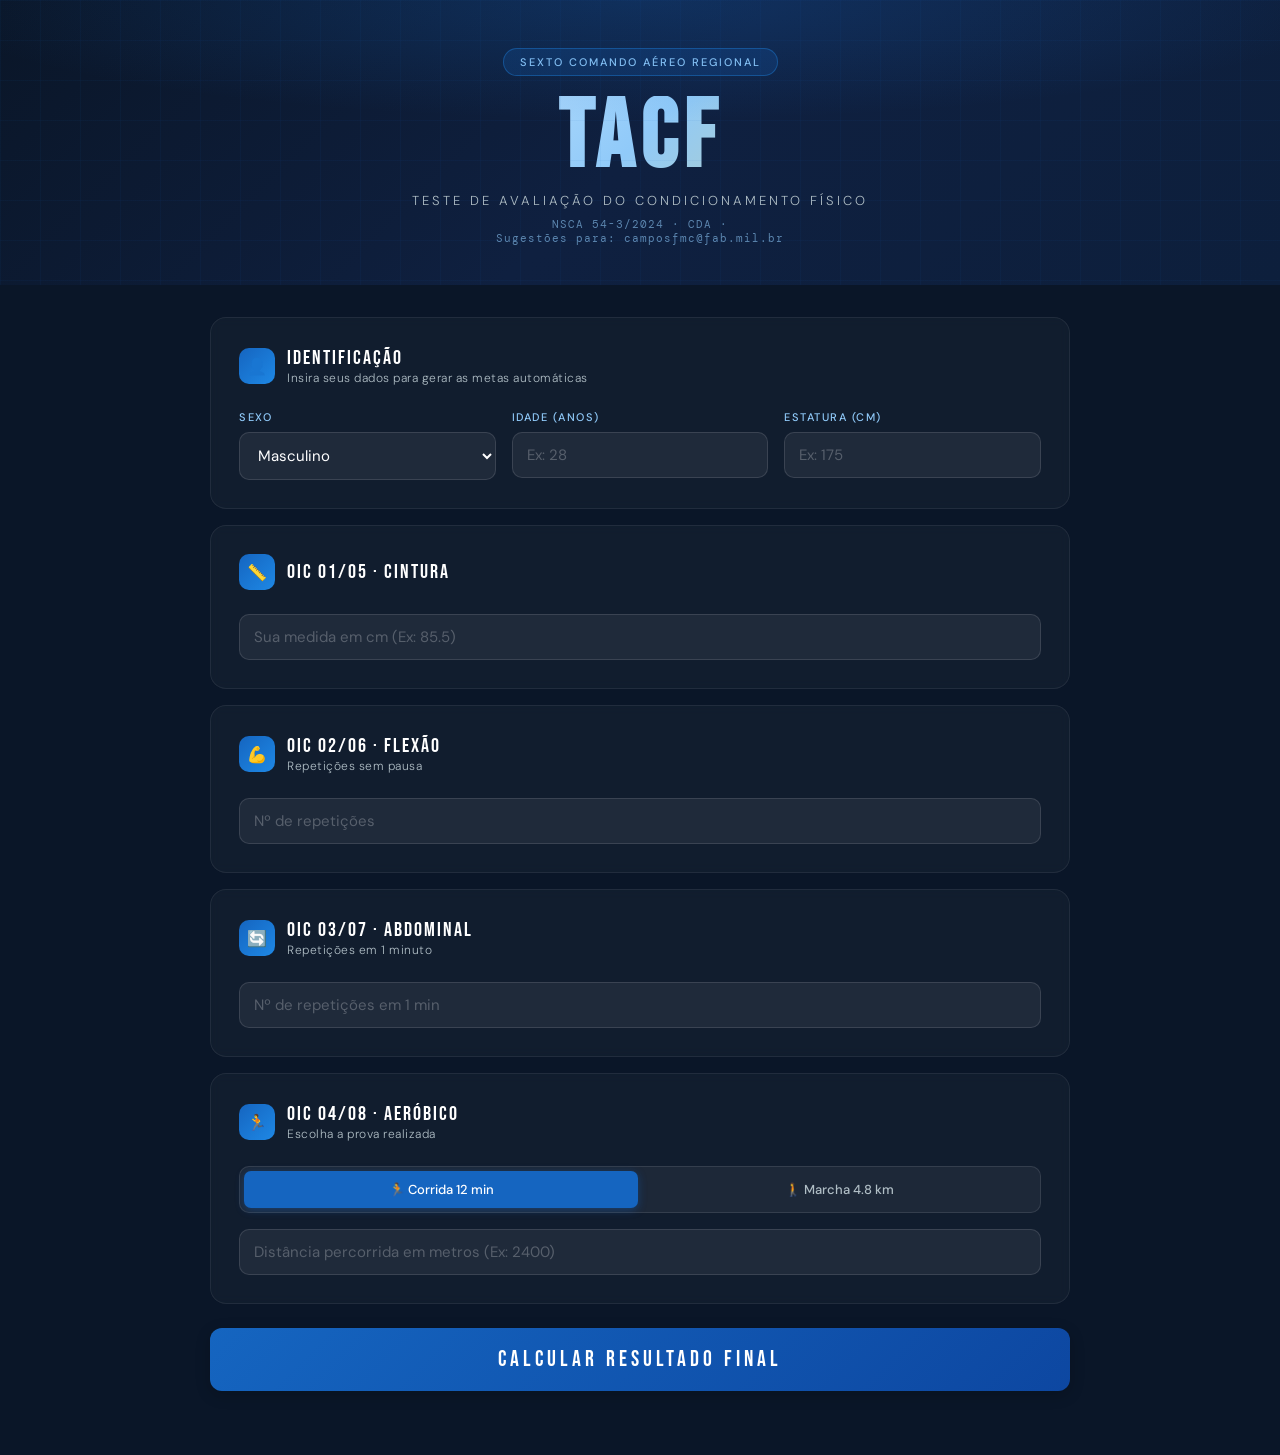
==== index.html @ 6b49c7c2 "Update index.html" ====
<!DOCTYPE html>
<html lang="pt-BR">
<head>
<meta charset="UTF-8">
<meta name="viewport" content="width=device-width, initial-scale=1.0">
<title>TACF · NSCA 54-3 · Comando da Aeronáutica</title>
<link href="https://fonts.googleapis.com/css2?family=Bebas+Neue&family=DM+Sans:ital,wght@0,300;0,400;0,500;0,700;1,300&family=DM+Mono:wght@400;500&display=swap" rel="stylesheet">
<style>
  :root {
    --navy: #0A1628; --navy-mid: #0F2040; --navy-light: #1A3460;
    --sky: #1565C0; --sky-bright: #1E88E5; --ice: #E3F2FD;
    --gold: #F9A825; --gold-light: #FFD54F;
    --red: #C62828; --green: #1B5E20; --green-bright: #2E7D32;
    --white: #FFFFFF; --fog: #F0F4F8; --mist: #B0BEC5;
  }

  *, *::before, *::after { box-sizing: border-box; margin: 0; padding: 0; }

  body {
    font-family: 'DM Sans', sans-serif;
    background: var(--navy);
    min-height: 100vh;
    color: var(--white);
    overflow-x: hidden;
  }

  /* ── HERO HEADER ── */
  .hero {
    position: relative;
    background: linear-gradient(135deg, var(--navy) 0%, var(--navy-mid) 50%, #0D1F3C 100%);
    padding: 48px 24px 40px;
    text-align: center;
    overflow: hidden;
  }
  .hero::before {
    content: '';
    position: absolute;
    inset: 0;
    background: radial-gradient(ellipse 80% 60% at 50% 0%, rgba(21,101,192,0.25) 0%, transparent 70%);
    pointer-events: none;
  }
  .hero-grid {
    position: absolute;
    inset: 0;
    background-image:
      linear-gradient(rgba(21,101,192,0.06) 1px, transparent 1px),
      linear-gradient(90deg, rgba(21,101,192,0.06) 1px, transparent 1px);
    background-size: 40px 40px;
    pointer-events: none;
  }
  .hero-badge {
    display: inline-flex; align-items: center; gap: 8px;
    background: rgba(21,101,192,0.2); border: 1px solid rgba(30,136,229,0.4);
    border-radius: 100px; padding: 6px 16px; font-size: 11px; font-weight: 500;
    letter-spacing: 2px; text-transform: uppercase; color: #90CAF9; margin-bottom: 20px;
  }
  .hero h1 {
    font-family: 'Bebas Neue', sans-serif; font-size: clamp(52px, 10vw, 96px);
    letter-spacing: 6px; line-height: 0.9;
    background: linear-gradient(135deg, var(--white) 0%, #90CAF9 50%, var(--gold-light) 100%);
    -webkit-background-clip: text; -webkit-text-fill-color: transparent;
    margin-bottom: 10px;
  }
  .hero-sub { font-size: 13px; letter-spacing: 3px; text-transform: uppercase; color: var(--mist); font-weight: 300; margin-bottom: 8px; }
  .hero-norm { font-family: 'DM Mono', monospace; font-size: 11px; color: rgba(144,202,249,0.6); letter-spacing: 1px; }

  /* ── MAIN LAYOUT ── */
  .app { max-width: 900px; margin: 0 auto; padding: 32px 20px 64px; }

  /* ── CARDS ── */
  .card {
    background: rgba(255,255,255,0.03); border: 1px solid rgba(255,255,255,0.07);
    border-radius: 16px; padding: 28px; margin-bottom: 16px;
    backdrop-filter: blur(4px); transition: border-color 0.3s;
  }
  .card-header { display: flex; align-items: center; gap: 12px; margin-bottom: 24px; }
  .card-icon {
    width: 36px; height: 36px; border-radius: 10px;
    background: linear-gradient(135deg, var(--sky) 0%, var(--sky-bright) 100%);
    display: flex; align-items: center; justify-content: center; font-size: 16px; flex-shrink: 0;
  }
  .card-title { font-family: 'Bebas Neue', sans-serif; font-size: 20px; letter-spacing: 2px; color: var(--white); }
  .card-desc { font-size: 12px; color: var(--mist); font-weight: 300; letter-spacing: 0.5px; }

  /* ── FORM ── */
  .form-grid { display: grid; grid-template-columns: repeat(auto-fit, minmax(180px, 1fr)); gap: 16px; }
  .form-group { display: flex; flex-direction: column; gap: 8px; }
  .form-group label { font-size: 11px; font-weight: 500; letter-spacing: 1.5px; text-transform: uppercase; color: #90CAF9; }
  select, input[type="number"] {
    background: rgba(255,255,255,0.06); border: 1px solid rgba(255,255,255,0.12);
    border-radius: 10px; padding: 12px 14px; font-family: 'DM Sans', sans-serif;
    font-size: 15px; color: var(--white); width: 100%; transition: all 0.25s; outline: none;
  }
  select option { background: var(--navy-mid); color: var(--white); }
  input:focus, select:focus { border-color: var(--sky-bright); background: rgba(21,101,192,0.12); box-shadow: 0 0 0 3px rgba(30,136,229,0.15); }
  input::placeholder { color: rgba(255,255,255,0.25); }

  /* ── BOTÕES ── */
  .aerobic-toggle { display: flex; background: rgba(255,255,255,0.05); border: 1px solid rgba(255,255,255,0.1); border-radius: 10px; padding: 4px; gap: 4px; margin-bottom: 16px; }
  .toggle-btn { flex: 1; padding: 10px 12px; border: none; border-radius: 7px; background: transparent; color: var(--mist); font-family: 'DM Sans', sans-serif; font-size: 13px; font-weight: 500; cursor: pointer; transition: all 0.25s; }
  .toggle-btn.active { background: var(--sky); color: var(--white); box-shadow: 0 2px 8px rgba(21,101,192,0.4); }

  .btn-calc {
    width: 100%; padding: 18px; border: none; border-radius: 12px;
    background: linear-gradient(135deg, var(--sky) 0%, #0D47A1 100%); color: var(--white);
    font-family: 'Bebas Neue', sans-serif; font-size: 22px; letter-spacing: 4px; cursor: pointer;
    transition: all 0.3s; margin-top: 8px; box-shadow: 0 4px 15px rgba(0,0,0,0.2);
  }
  .btn-calc:hover { transform: translateY(-2px); box-shadow: 0 8px 24px rgba(21,101,192,0.5); }
  
  .btn-reset {
    width: 100%; padding: 14px; border-radius: 10px; font-weight: bold; cursor: pointer; font-size: 13px;
    text-transform: uppercase; letter-spacing: 1px; transition: 0.3s; border: 1px solid rgba(255,255,255,0.1);
    background: transparent; color: var(--mist); margin-top: 16px;
  }
  .btn-reset:hover { background: rgba(255,255,255,0.05); color: white; }

  /* ── ALERTA DE ERRO ── */
  .alert {
    background: rgba(249,168,37,0.1); border: 1px solid rgba(249,168,37,0.3); border-radius: 10px;
    padding: 14px 18px; font-size: 13px; color: var(--gold-light); margin-top: 16px; display: none; text-align: center;
  }
  .alert.show { display: block; }

  /* ── METAS TABLE ── */
  .table-responsive { overflow-x: auto; }
  .metas-table { width: 100%; border-collapse: collapse; font-size: 13px; text-align: center; }
  .metas-table th, .metas-table td { padding: 12px 8px; border-bottom: 1px solid rgba(255,255,255,0.05); }
  .metas-table th { font-weight: bold; letter-spacing: 1px; font-size: 11px; text-transform: uppercase; }
  .metas-table td.oic-label { text-align: left; font-weight: 500; color: var(--mist); }
  .val-meta { font-family: 'DM Mono', monospace; font-weight: 500; }
  .c-s { color: var(--gold-light); } .c-b { color: #AED581; } .c-mb { color: #81C784; } .c-e { color: #64B5F6; } .c-max { color: #E1BEE7; }

  /* ── RESULTADOS ── */
  #resultado { display: none; }
  .result-header { text-align: center; padding: 20px 0; }
  .grade-number { font-family: 'Bebas Neue', sans-serif; font-size: 56px; color: var(--gold-light); }
  .badge-apt { padding: 12px; border-radius: 10px; font-family: 'Bebas Neue', sans-serif; font-size: 28px; letter-spacing: 2px; text-align: center; margin-bottom: 10px; }
  .apt-apto { background: rgba(46,125,50,0.3); border: 1px solid rgba(76,175,80,0.5); color: #A5D6A7; }
  .apt-inapto { background: rgba(198,40,40,0.3); border: 1px solid rgba(244,67,54,0.5); color: #FFCDD2; }
  
  .max-score-msg {
    display: none; background: linear-gradient(135deg, #FFD54F 0%, #F9A825 100%);
    color: #0A1628; font-weight: bold; font-size: 16px; padding: 16px; border-radius: 10px;
    margin-bottom: 20px; text-align: center; letter-spacing: 1px; box-shadow: 0 4px 15px rgba(249,168,37,0.4);
    animation: popIn 0.5s cubic-bezier(0.175, 0.885, 0.32, 1.275);
  }
  @keyframes popIn { 0% { transform: scale(0.8); opacity: 0; } 100% { transform: scale(1); opacity: 1; } }

  .oic-grid { display: grid; grid-template-columns: repeat(auto-fit, minmax(180px, 1fr)); gap: 12px; margin-top: 20px; }
  .oic-card { background: rgba(255,255,255,0.04); border: 1px solid rgba(255,255,255,0.08); border-radius: 12px; padding: 16px; text-align: center; }
  .oic-name { font-size: 10px; letter-spacing: 1.5px; text-transform: uppercase; color: var(--mist); margin-bottom: 6px; }
  .oic-value { font-family: 'DM Mono', monospace; font-size: 22px; font-weight: 500; margin-bottom: 4px; }
  .oic-pts { font-size: 11px; color: var(--mist); }

</style>
</head>
<body>

<div class="hero">
  <div class="hero-grid"></div>
  <div class="hero-badge">SEXTO COMANDO AÉREO REGIONAL</div>
  <h1>TACF</h1>
  <p class="hero-sub">Teste de Avaliação do Condicionamento Físico</p>
  <p class="hero-norm">NSCA 54-3/2024 · CDA · </p>
  <p class="hero-norm">Sugestões para: camposfmc@fab.mil.br</p>
</div>

<div class="app">

  <div class="card">
    <div class="card-header">
      <div class="card-icon">👤</div>
      <div>
        <div class="card-title">Identificação</div>
        <div class="card-desc">Insira seus dados para gerar as metas automáticas</div>
      </div>
    </div>
    <div class="form-grid">
      <div class="form-group">
        <label>Sexo</label>
        <select id="sexo" onchange="atualizarMetas()">
          <option value="M">Masculino</option>
          <option value="F">Feminino</option>
        </select>
      </div>
      <div class="form-group">
        <label>Idade (anos)</label>
        <input type="number" id="idade" placeholder="Ex: 28" min="18" max="70" oninput="atualizarMetas()">
      </div>
      <div class="form-group">
        <label>Estatura (cm)</label>
        <input type="number" id="estatura" placeholder="Ex: 175" min="150" max="220" oninput="atualizarMetas()">
      </div>
    </div>
  </div>

  <div class="card" id="card-metas" style="display: none;">
    <div class="card-header">
      <div class="card-icon">🎯</div>
      <div>
        <div class="card-title">Suas Metas de Treinamento</div>
        <div class="card-desc">Índices mínimos para atingir cada menção de acordo com seu perfil</div>
      </div>
    </div>
    <div class="table-responsive">
      <table class="metas-table">
        <thead>
          <tr>
            <th>Prova</th>
            <th class="c-s">Satisfatório</th>
            <th class="c-b">Bom</th>
            <th class="c-mb">Muito Bom</th>
            <th class="c-e">Excelente</th>
            <th class="c-max">Máximo</th>
          </tr>
        </thead>
        <tbody id="metas-body"></tbody>
      </table>
    </div>
  </div>

  <div class="card">
    <div class="card-header"><div class="card-icon">📏</div><div><div class="card-title">OIC 01/05 · Cintura</div></div></div>
    <input type="number" id="cintura" step="0.5" placeholder="Sua medida em cm (Ex: 85.5)">
  </div>

  <div class="card">
    <div class="card-header"><div class="card-icon">💪</div><div><div class="card-title" id="t-flex">OIC 02/06 · Flexão</div><div class="card-desc" id="d-flex">Repetições sem pausa</div></div></div>
    <input type="number" id="flexao" placeholder="Nº de repetições">
  </div>

  <div class="card">
    <div class="card-header"><div class="card-icon">🔄</div><div><div class="card-title">OIC 03/07 · Abdominal</div><div class="card-desc">Repetições em 1 minuto</div></div></div>
    <input type="number" id="abdominal" placeholder="Nº de repetições em 1 min">
  </div>

  <div class="card">
    <div class="card-header"><div class="card-icon">🏃</div><div><div class="card-title">OIC 04/08 · Aeróbico</div><div class="card-desc">Escolha a prova realizada</div></div></div>
    <div class="aerobic-toggle">
      <button class="toggle-btn active" id="btn-corrida" onclick="setAerobico('corrida')">🏃 Corrida 12 min</button>
      <button class="toggle-btn" id="btn-marcha" onclick="setAerobico('marcha')">🚶 Marcha 4.8 km</button>
    </div>
    <div id="input-corrida">
      <input type="number" id="corrida_m" placeholder="Distância percorrida em metros (Ex: 2400)">
    </div>
    <div id="input-marcha" class="form-grid" style="display:none;">
      <input type="number" id="marcha_min" placeholder="Minutos (Ex: 42)">
      <input type="number" id="marcha_seg" placeholder="Segundos (Ex: 30)">
    </div>
  </div>

  <div id="alert-err" class="alert">⚠️ Preencha todos os campos antes de calcular o resultado final.</div>

  <button class="btn-calc" onclick="calcular()">CALCULAR RESULTADO FINAL</button>

  <div id="resultado">
    <div class="card" style="margin-top: 24px;" id="card-resultado">
      <div class="card-header">
        <div class="card-icon">📊</div>
        <div><div class="card-title">Resultado Final</div><div class="card-desc" id="res-info"></div></div>
      </div>
      
      <div id="msg-max-score" class="max-score-msg">
        🏆 PARABÉNS VOCÊ É NOTA MÁXIMA, INCRÍVEL!! 🏆
      </div>

      <div class="result-header">
        <div class="badge-apt" id="res-apt">—</div>
        <div>Grau Final: <span class="grade-number" id="res-grau">0</span> pontos</div>
        <div style="font-size: 18px; margin-top: 10px; font-weight: bold;" id="res-conceito"></div>
      </div>
      
      <div class="oic-grid" id="oic-breakdown"></div>
      
      <button class="btn-reset" onclick="resetarFormulario()">🔄 Limpar Tudo e Reiniciar</button>
    </div>
  </div>

</div>

<script>
/* ═══════════════════════════════════════════════════════
   BANCO DE DADOS NSCA 54-3 (STRINGS COMPACTADAS)
   ═══════════════════════════════════════════════════════ */

const CSV_CINTURA_M = `99,0,0,0,0,0,0|98.5,6,6,6,6,6,6|98,6.4,6.4,6.5,6.5,6.7,6.9|97.5,6.7,6.8,6.9,7.1,7.3,7.7|97,7.1,7.2,7.4,7.6,8,8.6|96.5,7.4,7.6,7.8,8.2,8.7,9.4|96,7.8,8,8.3,8.7,9.3,10.3|95.5,8.1,8.4,8.8,9.3,10,11.1|95,8.5,8.8,9.2,9.8,10.7,12|94.5,8.8,9.2,9.7,10.4,11.3,13.3|94,9.2,9.6,10.2,10.9,12,14.6|93.5,9.5,10,10.6,11.5,13,15.9|93,9.9,10.4,11.1,12,14,17.1|92.5,10.2,10.8,11.5,13.3,15,18.4|92,10.6,11.2,12,14.6,16,19.7|91.5,10.9,11.6,13.3,15.9,17,21|91,11.3,12,14.6,17.1,18,22.5|90.5,11.6,13.3,15.9,18.4,19,24|90,12,14.6,17.1,19.7,20,25.5|89.5,13.3,15.9,18.4,21,21,27|89,14.6,17.1,19.7,22.5,23,27.8|88.5,15.9,18.4,21,24,25,28.2|88,17.1,19.7,22.5,25.5,27,28.6|87.5,18.4,21,24,27,27.8,30|87,19.7,22.5,25.5,27.8,28.2,30|86.5,21,24,27,28.2,28.6,30|86,22.5,25.5,27.8,28.6,30,30|85.5,24,27,28.2,30,30,30|85,25.5,27.8,28.6,30,30,30|84.5,27,28.2,30,30,30,30|84,27.8,28.6,30,30,30,30|83.5,28.2,30,30,30,30,30|83,28.6,30,30,30,30,30|82.5,30,30,30,30,30,30`;
const CSV_CINTURA_F = `90,0,0,0|89.5,6,6,6|89,6.7,6.7,7.2|88.5,7.3,7.3,8.4|88,8,8,9.6|87.5,8.7,8.7,10.8|87,9.3,9.3,12|86.5,10,10,14.3|86,10.7,10.7,15.8|85.5,11.3,11.3,17.3|85,12,12,21|84.5,13.5,16.5,23|84,15,21,25|83.5,16.5,23,27|83,18,25,27.8|82.5,19.5,27,28.2|82,21,27.8,28.6|81.5,23,28.2,30|81,25,28.6,30|80.5,27,30,30|80,27.8,30,30|79.5,28.2,30,30|79,28.6,30,30|78.5,30,30,30`;
const CSV_FLEXAO_M = `9,0,0,0,0,0,0,0,0,0|11,0,0,0,0,0,0,0,0,2|12,0,0,0,0,0,0,0,2,2.3|13,0,0,0,0,0,0,2,2.3,2.7|14,0,0,0,0,0,2,2.3,2.7,3|15,0,0,0,0,2,2.3,2.7,3,3.3|16,0,0,0,0,2.2,2.7,3,3.3,3.7|17,0,0,0,2,2.4,3,3.3,3.7,4|18,0,0,0,2.3,2.6,3.3,3.7,4,4.6|19,0,0,0,2.5,2.8,3.7,4,4.4,5.2|20,0,0,2,2.8,3,4,4.5,4.9,5.8|21,0,0,2.2,3,3.2,4.3,5,5.3,6.4|22,0,2,2.4,3.3,3.4,4.7,5.5,5.7,7|23,0,2.2,2.7,3.5,3.6,5,6,6.1,7.3|24,0,2.4,2.9,3.8,3.8,5.3,6.5,6.6,7.6|25,2,2.7,3.1,4,4,5.7,7,7,7.9|26,2.2,2.9,3.3,4.3,4.3,6,7.2,7.4,8.1|27,2.4,3.1,3.6,4.5,4.6,6.3,7.4,7.8,8.4|28,2.7,3.3,3.8,4.8,4.9,6.7,7.5,8.2,8.7|29,2.9,3.6,4,5,5.2,7,7.7,8.6,9|30,3.1,3.8,4.3,5.3,5.5,7.2,7.9,9,9.5|31,3.3,4,4.6,5.5,5.8,7.4,8.1,9.3,10|32,3.6,4.3,4.9,5.8,6.1,7.7,8.3,9.7,10|33,3.8,4.5,5.2,6,6.4,7.9,8.5,10,10|34,4,4.8,5.5,6.3,6.7,8.1,8.6,10,10|35,4.3,5.1,5.8,6.5,7,8.3,8.8,10,10|36,4.5,5.4,6.1,6.8,7.3,8.6,9,10,10|37,4.8,5.6,6.4,7,7.7,8.8,9.3,10,10|38,5.1,5.9,6.7,7.3,8,9,9.7,10,10|39,5.4,6.2,7,7.7,8.3,9.3,10,10,10|40,5.6,6.5,7.3,8,8.7,9.7,10,10,10|41,5.9,6.7,7.6,8.3,9,10,10,10,10|42,6.2,7,7.9,8.7,9.3,10,10,10,10|43,6.5,7.2,8.1,9,9.7,10,10,10,10|44,6.7,7.4,8.4,9.3,10,10,10,10,10|45,7,7.5,8.7,9.7,10,10,10,10,10|46,7.2,7.7,9,10,10,10,10,10,10|47,7.4,7.9,9.3,10,10,10,10,10,10|48,7.6,8.1,9.5,10,10,10,10,10,10|49,7.8,8.3,9.8,10,10,10,10,10,10|50,8,8.5,10,10,10,10,10,10,10|51,8.2,8.6,10,10,10,10,10,10,10|52,8.4,8.8,10,10,10,10,10,10,10|53,8.6,9,10,10,10,10,10,10,10|54,8.8,9.2,10,10,10,10,10,10,10|55,9,9.4,10,10,10,10,10,10,10|56,9.2,9.6,10,10,10,10,10,10,10|57,9.4,9.8,10,10,10,10,10,10,10|58,9.6,10,10,10,10,10,10,10,10|59,9.8,10,10,10,10,10,10,10,10|60,10,10,10,10,10,10,10,10,10`;
const CSV_FLEXAO_F = `5,0,0,0,0,0,0,0,0|6,0,0,0,0,0,0,0,2|7,0,0,0,0,0,0,2,4|8,0,0,0,0,0,2,4,4.8|9,0,0,0,0,2,4,4.6,5.6|10,0,0,0,2,4,4.6,5.2,6.3|11,2,0,2,4,4.6,5.2,5.8,7|12,4,2,4,4.6,5.2,5.8,6.4,7.7|13,4.6,4,4.6,5.2,5.8,6.4,7,8.4|14,5.2,4.5,5.2,5.8,6.4,7,7.7,9|15,5.8,5,5.8,6.4,7,7.7,8.4,9.4|16,6.4,5.5,6.4,7,7.7,8.4,9,9.7|17,7,6,7,7.7,8.4,9,9.3,10|18,7.7,6.5,7.7,8.4,9,9.3,9.5,10|19,8.4,7,8.4,9,9.3,9.5,9.8,10|20,9,7.7,9,9.3,9.5,9.8,10,10|21,9.3,8.4,9.3,9.5,9.8,10,10,10|22,9.5,9,9.5,9.8,10,10,10,10|23,9.8,9.3,9.8,10,10,10,10,10|24,10,10,10,10,10,10,10,10`;
const CSV_ABDOMINAL_M = `19,0,0,0,0,0,0,0,0,0|20,0,0,0,0,0,0,0,0,2|21,0,0,0,0,0,0,0,0,2.3|22,0,0,0,0,0,0,0,2,2.6|23,0,0,0,0,0,0,0,2.3,2.9|24,0,0,0,0,0,0,0,2.5,3.1|25,0,0,0,0,0,0,2,2.8,3.4|26,0,0,0,0,0,0,2.3,3,3.7|27,0,0,0,0,0,2,2.7,3.3,4|28,0,0,0,0,0,2.2,3,3.5,4.4|29,0,0,0,0,0,2.4,3.3,3.8,4.8|30,0,0,0,0,2,2.7,3.7,4,5.1|31,0,0,0,2,2.2,2.9,4,4.4,5.5|32,0,0,2,2.2,2.4,3.1,4.3,4.8,5.9|33,0,0,2.2,2.4,2.7,3.3,4.7,5.1,6.3|34,0,0,2.4,2.7,2.9,3.6,5,5.5,6.6|35,0,2,2.6,2.9,3.1,3.8,5.3,5.9,7|36,0,2.2,2.8,3.1,3.3,4,5.7,6.3,7.4|37,2,2.4,3,3.3,3.6,4.3,6,6.6,7.8|38,2.3,2.6,3.2,3.6,3.8,4.6,6.3,7,8.2|39,2.5,2.8,3.4,3.8,4,4.9,6.7,7.2,8.6|40,2.8,3,3.6,4,4.3,5.2,7,7.4,9|41,3,3.2,3.8,4.3,4.7,5.5,7.2,7.6,9.3|42,3.3,3.4,4,4.6,5,5.8,7.4,7.8,9.7|43,3.5,3.6,4.4,4.9,5.3,6.1,7.6,8,10|44,3.8,3.8,4.8,5.2,5.7,6.4,7.8,8.2,10|45,4,4,5.1,5.5,6,6.7,8,8.4,10|46,4.3,4.4,5.5,5.8,6.3,7,8.2,8.6,10|47,4.6,4.8,5.9,6.1,6.7,7.3,8.4,8.8,10|48,4.9,5.1,6.3,6.4,7,7.6,8.6,9,10|49,5.2,5.5,6.6,6.7,7.3,7.9,8.8,9.3,10|50,5.5,5.9,7,7,7.6,8.1,9,9.7,10|51,5.8,6.3,7.3,7.3,7.9,8.4,9.3,10,10|52,6.1,6.6,7.5,7.7,8.1,8.7,9.7,10,10|53,6.4,7,7.8,8,8.4,9,10,10,10|54,6.7,7.3,8,8.3,8.7,9.3,10,10,10|55,7,7.5,8.3,8.7,9,9.7,10,10,10|56,7.3,7.8,8.5,9,9.3,10,10,10,10|57,7.6,8,8.8,9.3,9.7,10,10,10,10|58,7.9,8.3,9,9.5,10,10,10,10,10|59,8.1,8.5,9.3,9.8,10,10,10,10,10|60,8.4,8.8,9.5,10,10,10,10,10,10|61,8.7,9,9.8,10,10,10,10,10,10|62,9,9.3,10,10,10,10,10,10,10|63,9.3,9.5,10,10,10,10,10,10,10|64,9.5,9.8,10,10,10,10,10,10,10|65,9.8,10,10,10,10,10,10,10,10|66,10,10,10,10,10,10,10,10,10`;
const CSV_ABDOMINAL_F = `10,0,0,0,0,0,0,0,0,0,0|11,0,0,0,0,0,0,0,0,0,2|12,0,0,0,0,0,0,0,0,2,2.3|13,0,0,0,0,0,0,0,0,2.3,2.6|14,0,0,0,0,0,0,0,0,2.5,2.9|15,0,0,0,0,0,0,0,2,2.8,3.1|16,0,0,0,0,0,0,0,2.3,3,3.4|17,0,0,0,0,0,0,2,2.6,3.3,3.7|18,0,0,0,0,0,0,2.2,2.9,3.5,4|19,0,0,0,0,0,0,2.4,3.1,3.8,4.4|20,0,0,0,0,0,2,2.7,3.4,4,4.9|21,0,0,0,0,2,2.2,2.9,3.7,4.3,5.3|22,0,0,0,0,2.2,2.4,3.1,4,4.7,5.7|23,0,0,0,0,2.4,2.6,3.3,4.4,5,6.1|24,0,0,0,0,2.5,2.8,3.6,4.8,5.3,6.6|25,0,0,0,2,2.7,3,3.8,5.1,5.7,7|26,0,0,0,2.2,2.9,3.2,4,5.5,6,7.4|27,0,0,2,2.4,3.1,3.4,4.2,5.9,6.3,7.8|28,0,0,2.2,2.6,3.3,3.6,4.5,6.3,6.7,8.2|29,0,2,2.4,2.8,3.5,3.8,4.7,6.6,7,8.6|30,2,2.2,2.6,3,3.6,4,4.9,7,7.2,9|31,2.2,2.4,2.8,3.2,3.8,4.3,5.2,7.2,7.4,9.5|32,2.4,2.6,3,3.4,4,4.6,5.4,7.3,7.5,10|33,2.6,2.8,3.2,3.6,4.3,4.9,5.6,7.5,7.7,10|34,2.8,3,3.4,3.8,4.6,5.2,5.8,7.7,7.9,10|35,3,3.2,3.6,4,4.9,5.5,6.1,7.8,8.1,10|36,3.2,3.4,3.8,4.3,5.2,5.8,6.3,8,8.3,10|37,3.4,3.6,4,4.6,5.5,6.1,6.5,8.2,8.5,10|38,3.6,3.8,4.3,4.9,5.8,6.4,6.8,8.3,8.6,10|39,3.8,4,4.6,5.2,6.1,6.7,7,8.5,8.8,10|40,4,4.3,4.9,5.5,6.4,7,7.3,8.7,9,10|41,4.3,4.7,5.2,5.8,6.7,7.2,7.6,8.8,9.5,10|42,4.6,5,5.5,6.1,7,7.4,7.9,9,10,10|43,4.9,5.3,5.8,6.4,7.3,7.7,8.1,9.5,10,10|44,5.2,5.7,6.1,6.7,7.5,7.9,8.4,10,10,10|45,5.5,6,6.4,7,7.8,8.1,8.7,10,10,10|46,5.8,6.3,6.7,7.3,8,8.3,9,10,10,10|47,6.1,6.7,7,7.5,8.3,8.6,9.3,10,10,10|48,6.4,7,7.3,7.8,8.5,8.8,9.7,10,10,10|49,6.7,7.3,7.5,8,8.8,9,10,10,10,10|50,7,7.5,7.8,8.3,9,9.3,10,10,10,10|51,7.3,7.8,8,8.5,9.3,9.7,10,10,10,10|52,7.5,8,8.3,8.8,9.7,10,10,10,10,10|53,7.8,8.3,8.5,9,10,10,10,10,10,10|54,8,8.5,8.8,9.3,10,10,10,10,10,10|55,8.3,8.8,9,9.5,10,10,10,10,10,10|56,8.5,9,9.3,9.8,10,10,10,10,10,10|57,8.8,9.3,9.7,10,10,10,10,10,10,10|58,9,9.7,10,10,10,10,10,10,10,10|59,9.3,10,10,10,10,10,10,10,10,10|60,9.5,10,10,10,10,10,10,10,10,10|61,9.8,10,10,10,10,10,10,10,10,10|62,10,10,10,10,10,10,10,10,10,10`;
const CSV_CORRIDA_M = `1880,0,0,0,0,0,0,0,0|1890,0,0,0,0,0,0,0,10|1900,0,0,0,0,0,0,0,10.6|1910,0,0,0,0,0,0,10,11.3|1920,0,0,0,0,0,0,10.6,11.9|1930,0,0,0,0,0,0,11.2,12.5|1940,0,0,0,0,0,0,11.8,13.1|1950,0,0,0,0,0,0,12.4,13.8|1960,0,0,0,0,0,10,12.9,14.4|1970,0,0,0,0,0,10.7,13.5,15|1980,0,0,0,0,0,11.4,14.1,15.6|1990,0,0,0,0,0,12.1,14.7,16.3|2000,0,0,0,0,10,12.9,15.3,16.9|2010,0,0,0,10,10.5,13.6,15.9,17.5|2020,0,0,0,10.4,10.9,14.3,16.5,18.1|2030,0,0,0,10.8,11.4,15,17.1,18.8|2040,0,0,0,11.3,11.8,15.7,17.6,19.4|2050,0,0,10,11.7,12.3,16.4,18.2,20|2060,0,0,10.4,12.1,12.7,17.1,18.8,20.7|2070,0,0,10.8,12.5,13.2,17.9,19.4,21.4|2080,0,10,11.2,12.9,13.6,18.6,20,22|2090,0,10.4,11.6,13.3,14.1,19.3,20.7,22.7|2100,0,10.7,12,13.8,14.5,20,21.4,23.4|2110,0,11.1,12.4,14.2,15,20.6,22,24.1|2120,0,11.5,12.8,14.6,15.5,21.2,22.7,24.8|2130,10,11.9,13.2,15,15.9,21.8,23.4,25.5|2140,10.4,12.2,13.6,15.4,16.4,22.4,24.1,26.1|2150,10.7,12.6,14,15.8,16.8,23,24.8,26.8|2160,11.1,13.0,14.4,16.3,17.3,23.6,25.5,27.5|2170,11.4,13.3,14.8,16.7,17.7,24.2,26.1,28.2|2180,11.8,13.7,15.2,17.1,18.2,24.8,26.8,28.9|2190,12.1,14.1,15.6,17.5,18.6,25.4,27.5,29.5|2200,12.5,14.4,16.0,17.9,19.1,26.0,28.2,30.2|2210,12.9,14.8,16.4,18.3,19.5,26.6,28.9,30.9|2220,13.2,15.2,16.8,18.8,20.0,27.2,29.5,31.6|2230,13.6,15.6,17.2,19.2,20.8,27.8,30.2,32.3|2240,13.9,15.9,17.6,19.6,21.7,28.4,30.9,33.0|2250,14.3,16.3,18.0,20.0,22.5,29.0,31.6,33.6|2260,14.6,16.7,18.4,20.5,23.3,29.6,32.3,34.3|2270,15.0,17.0,18.8,21.0,24.2,30.2,33.0,35.0|2280,15.4,17.4,19.2,21.5,25.0,30.8,33.6,35.6|2290,15.7,17.8,19.6,22.0,25.8,31.4,34.3,36.2|2300,16.1,18.1,20.0,22.5,26.7,32.0,35.0,36.8|2310,16.4,18.5,20.5,23.0,27.5,32.6,35.3,37.4|2320,16.8,18.9,21.0,23.5,28.3,33.2,35.6,37.9|2330,17.1,19.3,21.5,24.0,29.2,33.8,36.0,38.5|2340,17.5,19.6,22.0,24.5,30.0,34.4,36.3,39.1|2350,17.9,20.0,22.5,25.0,30.8,35.0,36.6,39.7|2360,18.2,20.6,23.0,25.5,31.7,35.3,36.9,40.3|2370,18.6,21.1,23.5,26.0,32.5,35.6,37.3,40.9|2380,18.9,21.7,24.0,26.5,33.3,36.0,37.6,41.5|2390,19.3,22.2,24.5,27.0,34.2,36.3,37.9,42.1|2400,19.6,22.8,25.0,27.5,35.0,36.6,38.2,42.6|2410,20.0,23.3,25.5,28.0,35.3,36.9,38.5,43.2|2420,20.5,23.9,26.0,28.5,35.7,37.3,38.9,43.8|2430,21.0,24.4,26.5,29.0,36.0,37.6,39.2,44.4|2440,21.6,25.0,27.0,29.5,36.3,37.9,39.5,45.0|2450,22.1,25.6,27.5,30.0,36.7,38.2,39.8,46.3|2460,22.6,26.1,28.0,30.5,37.0,38.5,40.2,47.5|2470,23.1,26.7,28.5,31.0,37.3,38.9,40.5,48.8|2480,23.6,27.2,29.0,31.5,37.7,39.2,40.8,50.0|2490,24.1,27.8,29.5,32.0,38.0,39.5,41.1,50.0|2500,24.7,28.3,30.0,32.5,38.3,39.8,41.5,50.0|2510,25.2,28.9,30.5,33.0,38.7,40.2,41.8,50.0|2520,25.7,29.4,31.0,33.5,39.0,40.5,42.1,50.0|2530,26.2,30.0,31.5,34.0,39.3,40.8,42.4,50.0|2540,26.7,30.6,32.0,34.5,39.7,41.1,42.7,50.0|2550,27.2,31.1,32.5,35.0,40.0,41.5,43.1,50.0|2560,27.8,31.7,33.0,35.4,40.3,41.8,43.4,50.0|2570,28.3,32.2,33.5,35.8,40.7,42.1,43.7,50.0|2580,28.8,32.8,34.0,36.3,41.0,42.4,44.0,50.0|2590,29.3,33.3,34.5,36.7,41.3,42.7,44.4,50.0|2600,29.8,33.9,35.0,37.1,41.7,43.1,44.7,50.0|2610,30.3,34.4,35.5,37.5,42.0,43.4,45.0,50.0|2620,30.9,35.0,36.0,37.9,42.3,43.7,46.0,50.0|2630,31.4,35.5,36.4,38.3,42.7,44.0,47.0,50.0|2640,31.9,36.0,36.9,38.8,43.0,44.4,48.0,50.0|2650,32.4,36.4,37.4,39.2,43.3,44.7,49.0,50.0|2660,32.9,36.9,37.9,39.6,43.7,45.0,50.0,50.0|2670,33.4,37.4,38.3,40.0,44.0,46.3,50.0,50.0|2680,34.0,37.9,38.8,40.4,44.3,47.5,50.0,50.0|2690,34.5,38.3,39.3,40.8,44.7,48.8,50.0,50.0|2700,35.0,38.8,39.8,41.3,45.0,50.0,50.0,50.0|2710,35.4,39.3,40.2,41.7,46.0,50.0,50.0,50.0|2720,35.8,39.8,40.7,42.1,47.0,50.0,50.0,50.0|2730,36.2,40.2,41.2,42.5,48.0,50.0,50.0,50.0|2740,36.5,40.7,41.7,42.9,49.0,50.0,50.0,50.0|2750,36.9,41.2,42.1,43.3,50.0,50.0,50.0,50.0|2760,37.3,41.7,42.6,43.8,50.0,50.0,50.0,50.0|2770,37.7,42.1,43.1,44.2,50.0,50.0,50.0,50.0|2780,38.1,42.6,43.6,44.6,50.0,50.0,50.0,50.0|2790,38.5,43.1,44.0,45.0,50.0,50.0,50.0,50.0|2800,38.8,43.6,44.5,46.0,50.0,50.0,50.0,50.0|2810,39.2,44.0,45.0,47.0,50.0,50.0,50.0,50.0|2820,39.6,44.5,46.0,48.0,50.0,50.0,50.0,50.0|2830,40.0,45.0,47.0,49.0,50.0,50.0,50.0,50.0|2840,40.4,45.7,48.0,50.0,50.0,50.0,50.0,50.0|2850,40.8,46.4,49.0,50.0,50.0,50.0,50.0,50.0|2860,41.2,47.1,50.0,50.0,50.0,50.0,50.0,50.0|2870,41.5,47.9,50.0,50.0,50.0,50.0,50.0,50.0|2880,41.9,48.6,50.0,50.0,50.0,50.0,50.0,50.0|2890,42.3,49.3,50.0,50.0,50.0,50.0,50.0,50.0|2900,42.7,50.0,50.0,50.0,50.0,50.0,50.0,50.0|2910,43.1,50.0,50.0,50.0,50.0,50.0,50.0,50.0|2920,43.5,50.0,50.0,50.0,50.0,50.0,50.0,50.0|2930,43.8,50.0,50.0,50.0,50.0,50.0,50.0,50.0|2940,44.2,50.0,50.0,50.0,50.0,50.0,50.0,50.0|2950,44.6,50.0,50.0,50.0,50.0,50.0,50.0,50.0|2960,45.0,50.0,50.0,50.0,50.0,50.0,50.0,50.0|2970,45.6,50.0,50.0,50.0,50.0,50.0,50.0,50.0|2980,46.1,50.0,50.0,50.0,50.0,50.0,50.0,50.0|2990,46.7,50.0,50.0,50.0,50.0,50.0,50.0,50.0|3000,47.2,50.0,50.0,50.0,50.0,50.0,50.0,50.0|3010,47.8,50.0,50.0,50.0,50.0,50.0,50.0,50.0|3020,48.3,50.0,50.0,50.0,50.0,50.0,50.0,50.0|3030,48.9,50.0,50.0,50.0,50.0,50.0,50.0,50.0|3040,49.4,50.0,50.0,50.0,50.0,50.0,50.0,50.0|3050,50,50,50,50,50,50,50,50`;
const CSV_CORRIDA_F = `1530,0,0,0,0,0|1540,0,0,0,0,10|1550,0,0,0,0,10.9|1560,0,0,0,0,11.8|1570,0,0,0,0,12.7|1580,0,0,0,0,13.6|1590,0,0,0,0,14.5|1600,0,0,0,10,15.5|1610,0,0,0,10.9,16.4|1620,0,0,0,11.8,17.3|1630,0,0,0,12.7,18.2|1640,0,0,0,13.6,19.1|1650,0,0,10,14.5,20|1660,0,0,10.6,15.5,20.7|1670,0,0,11.1,16.4,21.4|1680,0,0,11.7,17.3,22.1|1690,0,10,12.2,18.2,22.9|1700,0,10.6,12.8,19.1,23.6|1710,0,11.1,13.3,20,24.3|1720,0,11.7,13.9,20.8,25|1730,0,12.2,14.4,21.6,25.7|1740,0,12.8,15,22.4,26.4|1750,0,13.3,15.6,23.2,27.1|1760,10,13.9,16.1,23.9,27.9|1770,10.5,14.4,16.7,24.7,28.6|1780,11.1,15,17.2,25.5,29.3|1790,11.6,15.6,17.8,26.3,30|1800,12.1,16.1,18.3,27.1,30.7|1810,12.6,16.7,18.9,27.9,31.4|1820,13.2,17.2,19.4,28.7,32.1|1830,13.7,17.8,20,29.5,32.9|1840,14.2,18.3,20.6,30.3,33.6|1850,14.7,18.9,21.1,31.1,34.3|1860,15.3,19.4,21.7,31.8,35|1870,15.8,20,22.2,32.6,35.7|1880,16.3,20.5,22.8,33.4,36.4|1890,16.8,21.1,23.3,34.2,37.1|1900,17.4,21.6,23.9,35,37.9|1910,17.9,22.1,24.4,35.3,38.6|1920,18.4,22.7,25,35.7,39.3|1930,18.9,23.2,25.6,36,40|1940,19.5,23.8,26.1,36.3,40.7|1950,20,24.3,26.7,36.7,41.4|1960,20.6,24.8,27.2,37,42.1|1970,21.2,25.4,27.8,37.3,42.9|1980,21.8,25.9,28.3,37.7,43.6|1990,22.4,26.4,28.9,38,44.3|2000,23,27,29.4,38.3,45|2010,23.6,27.5,30,38.7,46.3|2020,24.2,28,30.6,39,47.5|2030,24.8,28.6,31.1,39.3,48.8|2040,25.4,29.1,31.7,39.7,50|2050,26,29.6,32.2,40,50|2060,26.6,30.2,32.8,40.3,50|2070,27.2,30.7,33.3,40.7,50|2080,27.8,31.3,33.9,41,50|2090,28.4,31.8,34.4,41.3,50|2100,29,32.3,35,41.7,50|2110,29.6,32.9,35.4,42,50|2120,30.2,33.4,35.8,42.3,50|2130,30.8,33.9,36.2,42.7,50|2140,31.4,34.5,36.5,43,50|2150,32,35,36.9,43.3,50|2160,32.6,35.4,37.3,43.7,50|2170,33.2,35.8,37.7,44,50|2180,33.8,36.2,38.1,44.3,50|2190,34.4,36.6,38.5,44.7,50|2200,35,37,38.8,45,50|2210,35.3,37.4,39.2,46.3,50|2220,35.7,37.8,39.6,47.5,50|2230,36,38.2,40,48.8,50|2240,36.4,38.6,40.4,50,50|2250,36.7,39,40.8,50,50|2260,37.1,39.4,41.2,50,50|2270,37.4,39.8,41.5,50,50|2280,37.8,40.2,41.9,50,50|2290,38.1,40.6,42.3,50,50|2300,38.4,41,42.7,50,50|2310,38.8,41.4,43.1,50,50|2320,39.1,41.8,43.5,50,50|2330,39.5,42.2,43.8,50,50|2340,39.8,42.6,44.2,50,50|2350,40.2,43,44.6,50,50|2360,40.5,43.4,45,50,50|2370,40.9,43.8,46.3,50,50|2380,41.2,44.2,47.5,50,50|2390,41.6,44.6,48.8,50,50|2400,41.9,45,50,50,50|2410,42.2,46.3,50,50,50|2420,42.6,47.5,50,50,50|2430,42.9,48.8,50,50,50|2440,43.3,50,50,50,50|2450,43.6,50,50,50,50|2460,44,50,50,50,50|2470,44.3,50,50,50,50|2480,44.7,50,50,50,50|2490,45,50,50,50,50|2500,45.6,50,50,50,50|2510,46.3,50,50,50,50|2520,46.9,50,50,50,50|2530,47.5,50,50,50,50|2540,48.1,50,50,50,50|2550,48.8,50,50,50,50|2560,49.4,50,50,50,50|2570,50,50,50,50,50`;
const CSV_MARCHA_M = `3114,0,0,0,0,0|3000,0,0,0,0,10|2979,0,0,0,0,10.6|2964,0,0,0,0,11.1|2949,0,0,0,0,11.7|2934,0,0,0,0,12.2|2919,0,0,0,0,12.8|2904,0,0,0,0,13.3|2890,0,0,0,0,13.9|2875,0,0,0,0,14.4|2861,0,0,0,0,15|2847,0,0,0,0,15.6|2833,0,0,0,0,16.1|2820,0,0,0,10,16.7|2814,0,0,0,10.5,17.2|2801,0,0,0,11,17.8|2787,0,0,0,11.5,18.3|2774,0,0,0,12,18.9|2760,0,0,0,12.5,19.4|2747,0,0,0,13,20|2734,0,0,0,13.5,20.8|2721,0,0,0,14,21.7|2708,0,0,0,14.5,22.5|2696,0,0,0,15,23.3|2683,0,0,0,15.5,24.2|2670,0,0,10,16,25|2650,0,0,10.5,16.5,25.8|2638,0,0,11,17,26.7|2626,0,0,11.5,17.5,27.5|2614,0,0,12,18,28.3|2602,0,0,12.5,18.5,29.2|2591,0,0,13,19,30|2579,0,0,13.5,19.5,30.8|2568,0,0,14,20,31.7|2556,0,0,14.5,20.8,32.5|2545,0,0,15,21.6,33.3|2534,0,0,15.5,22.4,34.2|2520,0,10,16,23.2,35|2515,0,10.6,16.5,23.9,35.6|2504,0,11.1,17,24.7,36.1|2494,0,11.7,17.5,25.5,36.7|2483,0,12.2,18,26.3,37.2|2472,0,12.8,18.5,27.1,37.8|2460,10,13.3,19,27.9,38.3|2451,10.5,13.9,19.5,28.7,38.9|2441,11.1,14.4,20,29.5,39.4|2430,11.6,15,20.8,30.3,40|2420,12.1,15.6,21.6,31.1,40.6|2410,12.6,16.1,22.4,31.8,41.1|2400,13.2,16.7,23.2,32.6,41.7|2390,13.7,17.2,23.9,33.4,42.2|2380,14.2,17.8,24.7,34.2,42.8|2370,14.7,18.3,25.5,35,43.3|2361,15.3,18.9,26.3,35.5,43.9|2351,15.8,19.4,27.1,36,44.4|2340,16.3,20,27.9,36.5,45|2332,16.8,20.8,28.7,37,46.7|2323,17.4,21.7,29.5,37.5,48.3|2313,17.9,22.5,30.3,38.8,50|2304,18.4,23.3,31.1,38.5,50|2295,18.9,24.2,31.8,39,50|2286,19.5,25,32.6,39.5,50|2277,20,25.8,33.4,40,50|2268,20.8,26.7,34.2,40.5,50|2259,21.6,27.5,35,41,50|2250,22.4,28.3,35.5,41.5,50|2241,23.2,29.2,36.1,42,50|2233,23.9,30,36.6,42.5,50|2224,24.7,30.8,37.1,43,50|2215,25.5,31.7,37.6,43.5,50|2207,26.3,32.5,38.2,44,50|2198,27.1,33.3,38.7,44.5,50|2190,27.9,34.2,39.2,45,50|2179,28.7,35,39.7,46.7,50|2171,29.5,35.6,40.3,48.3,50|2163,30.3,36.1,40.8,50,50|2155,31.1,36.7,41.3,50,50|2147,31.8,37.2,41.8,50,50|2139,32.6,37.8,42.4,50,50|2131,33.4,38.3,42.9,50,50|2123,34.2,38.9,43.4,50,50|2115,35,39.4,43.9,50,50|2107,35.5,40,44.5,50,50|2100,36.1,40.6,45,50,50|2092,36.6,41.1,46.7,50,50|2084,37.1,41.7,48.3,50,50|2077,37.6,42.2,50,50,50|2069,38.2,42.8,50,50,50|2062,38.7,43.3,50,50,50|2055,39.2,43.9,50,50,50|2047,39.7,44.4,50,50,50|2040,40.3,45,50,50,50|2035,40.8,46.7,50,50,50|2028,41.3,48.3,50,50,50|2021,41.8,50,50,50,50|2014,42.4,50,50,50,50|2007,42.9,50,50,50,50|2000,43.4,50,50,50,50|1993,43.9,50,50,50,50|1986,44.5,50,50,50,50|1980,45,50,50,50,50|1973,46.7,50,50,50,50|1966,48.3,50,50,50,50|1959,50,50,50,50,50`;
const CSV_MARCHA_F = `3221,0,0,0,0,0|3120,0,0,0,0,10|3069,0,0,0,0,12.4|3016,0,0,0,0,14.7|2940,0,0,0,10,18.2|2882,0,0,0,12.5,21.7|2824,0,0,0,15,25.8|2790,0,0,10,16.5,28.3|2734,0,0,12.6,19,32.5|2640,0,10,17.4,25.3,38.3|2580,10,13.2,20.8,29.8,41.7|2520,13,16.3,25.3,34.3,45|2467,16,19.5,29.8,37.5,50|2407,19.5,24.7,35,41,50|2340,25.3,31.1,39,45,50|2281,31.3,36.5,43,50,50|2223,36.4,40.5,50,50,50|2160,40.7,45,50,50,50|2100,45,50,50,50,50|2082,50,50,50,50,50`;

const parseCSV = str => str.split('|').map(r => { let p = r.split(',').map(Number); return [p[0], p.slice(1)]; });
const parseObj = str => Object.fromEntries(str.split('|').map(r => { let p = r.split(',').map(Number); return [p[0], p.slice(1)]; }));

const OIC01 = parseCSV(CSV_CINTURA_M); const OIC05 = parseCSV(CSV_CINTURA_F);
const OIC02 = parseObj(CSV_FLEXAO_M);  const OIC06 = parseObj(CSV_FLEXAO_F);
const OIC03 = parseObj(CSV_ABDOMINAL_M); const OIC07 = parseObj(CSV_ABDOMINAL_F);
const OIC04_ROWS = parseCSV(CSV_CORRIDA_M); const OIC08_ROWS = parseCSV(CSV_CORRIDA_F);
const OIC04_MARCHA_ROWS = parseCSV(CSV_MARCHA_M); const OIC08_MARCHA_ROWS = parseCSV(CSV_MARCHA_F);

/* ═══════════════════════════════════════════════════════
   LÓGICA DE COLUNAS E BUSCAS
   ═══════════════════════════════════════════════════════ */
const M_COLS = { 
  OIC01: est => est<=166?0 : est<=171?1 : est<=175?2 : est<=180?3 : est<=188?4 : 5,
  OIC02: ida => ida<=20?0 : ida<=30?1 : ida<=34?2 : ida<=38?3 : ida<=41?4 : ida<=43?5 : ida<=49?6 : ida<=52?7 : 8,
  OIC03: ida => ida<=27?0 : ida<=30?1 : ida<=33?2 : ida<=35?3 : ida<=38?4 : ida<=41?5 : ida<=44?6 : ida<=50?7 : 8,
  OIC04: ida => ida<=29?0 : ida<=31?1 : ida<=35?2 : ida<=38?3 : ida<=41?4 : ida<=43?5 : ida<=47?6 : 7,
  MARCH: ida => ida<=19?0 : ida<=29?1 : ida<=39?2 : ida<=49?3 : 4 
};
const F_COLS = { 
  OIC05: est => est<=161?0 : est<=166?1 : 2,
  OIC06: ida => ida<=21?0 : ida<=25?1 : ida<=29?2 : ida<=33?3 : ida<=37?4 : ida<=41?5 : ida<=45?6 : 7,
  OIC07: ida => ida<=23?0 : ida<=25?1 : ida<=28?2 : ida<=30?3 : ida<=34?4 : ida<=38?5 : ida<=41?6 : ida<=45?7 : ida<=49?8 : 9,
  OIC08: ida => ida<=29?0 : ida<=33?1 : ida<=38?2 : ida<=44?3 : 4,
  MARCH: ida => ida<=19?0 : ida<=29?1 : ida<=39?2 : ida<=49?3 : 4 
};

function buscarPontoArrayAsc(arr, valor, col) {
  if (valor < arr[0][0]) return 0;
  if (valor >= arr[arr.length-1][0]) return arr[arr.length-1][1][col];
  const exact = arr.find(r => r[0] === valor);
  if (exact) return exact[1][col];
  const above = arr.find(r => r[0] > valor);
  const below = arr.slice().reverse().find(r => r[0] < valor);
  const t = (valor - below[0]) / (above[0] - below[0]);
  return below[1][col] + t * (above[1][col] - below[1][col]);
}

function buscarPontoArrayDesc(arr, valor, col) {
  if (valor >= arr[0][0]) return 0;
  if (valor <= arr[arr.length-1][0]) return arr[arr.length-1][1][col];
  const exact = arr.find(r => r[0] === valor);
  if (exact) return exact[1][col];
  const below = arr.find(r => r[0] < valor); 
  const above = arr.slice().reverse().find(r => r[0] > valor); 
  const t = (valor - below[0]) / (above[0] - below[0]);
  return below[1][col] + t * (above[1][col] - below[1][col]);
}

function buscarPontoObj(obj, valor, col) {
  const keys = Object.keys(obj).map(Number).sort((a,b)=>a-b);
  if (valor < keys[0]) return 0;
  if (valor >= keys[keys.length-1]) return obj[keys[keys.length-1]][col];
  return obj[valor] ? obj[valor][col] : 0;
}

function sec2MMSS(s) { let m=Math.floor(s/60), sc=s%60; return String(m).padStart(2,'0')+':'+String(sc).padStart(2,'0'); }

function calcTargets(data, isObj, isDesc, col, maxPts, fnFormata) {
  let [tS, tB, tMB, tE, tMAX] = maxPts === 30 ? [6,12,21,27,30] : maxPts === 50 ? [10,20,35,45,50] : [2,4,7,9,10];
  let items = isObj ? Object.keys(data).map(Number).sort((a,b)=>a-b).map(k => [k, data[k]]) : data;

  let validS = items.filter(i => i[1][col] >= tS).map(i => i[0]);
  let validB = items.filter(i => i[1][col] >= tB).map(i => i[0]);
  let validMB = items.filter(i => i[1][col] >= tMB).map(i => i[0]);
  let validE = items.filter(i => i[1][col] >= tE).map(i => i[0]);
  let validMAX = items.filter(i => i[1][col] >= tMAX).map(i => i[0]);

  let res = {};
  res.S = validS.length ? (isDesc ? Math.max(...validS) : Math.min(...validS)) : null;
  res.B = validB.length ? (isDesc ? Math.max(...validB) : Math.min(...validB)) : null;
  res.MB = validMB.length ? (isDesc ? Math.max(...validMB) : Math.min(...validMB)) : null;
  res.E = validE.length ? (isDesc ? Math.max(...validE) : Math.min(...validE)) : null;
  res.MAX = validMAX.length ? (isDesc ? Math.max(...validMAX) : Math.min(...validMAX)) : null;

  return `<tr><td class="oic-label">${fnFormata.name}</td>
          <td class="c-s val-meta">${res.S !== null ? fnFormata.f(res.S) : '-'}</td>
          <td class="c-b val-meta">${res.B !== null ? fnFormata.f(res.B) : '-'}</td>
          <td class="c-mb val-meta">${res.MB !== null ? fnFormata.f(res.MB) : '-'}</td>
          <td class="c-e val-meta">${res.E !== null ? fnFormata.f(res.E) : '-'}</td>
          <td class="c-max val-meta">${res.MAX !== null ? fnFormata.f(res.MAX) : '-'}</td></tr>`;
}

/* ═══════════════════════════════════════════════════════
   INTERFACE E EVENTOS
   ═══════════════════════════════════════════════════════ */
let tipoAerobico = 'corrida';

function setAerobico(tipo) {
  tipoAerobico = tipo;
  document.getElementById('btn-corrida').classList.toggle('active', tipo === 'corrida');
  document.getElementById('btn-marcha').classList.toggle('active', tipo === 'marcha');
  document.getElementById('input-corrida').style.display = tipo === 'corrida' ? 'grid' : 'none';
  document.getElementById('input-marcha').style.display = tipo === 'marcha' ? 'grid' : 'none';
}

function atualizarMetas() {
  const sexo = document.getElementById('sexo').value;
  const idade = parseInt(document.getElementById('idade').value);
  const estatura = parseFloat(document.getElementById('estatura').value);
  
  if(sexo === 'F') { 
      document.getElementById('t-flex').innerText = 'OIC 06 · Flexão (Nova)';
      document.getElementById('d-flex').innerText = 'Sem apoio dos joelhos (a partir de 2026)';
  } else { 
      document.getElementById('t-flex').innerText = 'OIC 02 · Flexão';
      document.getElementById('d-flex').innerText = 'Repetições sem pausa';
  }

  if(!idade || !estatura) { document.getElementById('card-metas').style.display = 'none'; return; }
  document.getElementById('card-metas').style.display = 'block';

  let html = '';
  if (sexo === 'M') {
    html += calcTargets(OIC01, false, true, M_COLS.OIC01(estatura), 30, {name:'Cintura', f:v=>'≤ '+v.toFixed(1)+'cm'});
    html += calcTargets(OIC02, true, false, M_COLS.OIC02(idade), 10, {name:'Flexão', f:v=>'≥ '+v+' rep'});
    html += calcTargets(OIC03, true, false, M_COLS.OIC03(idade), 10, {name:'Abdominal', f:v=>'≥ '+v+' rep'});
    html += calcTargets(OIC04_ROWS, false, false, M_COLS.OIC04(idade), 50, {name:'Corrida 12min', f:v=>'≥ '+v+'m'});
    html += calcTargets(OIC04_MARCHA_ROWS, false, true, M_COLS.MARCH(idade), 50, {name:'Marcha 4.8km', f:v=>'≤ '+sec2MMSS(v)});
  } else {
    html += calcTargets(OIC05, false, true, F_COLS.OIC05(estatura), 30, {name:'Cintura', f:v=>'≤ '+v.toFixed(1)+'cm'});
    html += calcTargets(OIC06, true, false, F_COLS.OIC06(idade), 10, {name:'Flexão', f:v=>'≥ '+v+' rep'});
    html += calcTargets(OIC07, true, false, F_COLS.OIC07(idade), 10, {name:'Abdominal', f:v=>'≥ '+v+' rep'});
    html += calcTargets(OIC08_ROWS, false, false, F_COLS.OIC08(idade), 50, {name:'Corrida 12min', f:v=>'≥ '+v+'m'});
    html += calcTargets(OIC08_MARCHA_ROWS, false, true, F_COLS.MARCH(idade), 50, {name:'Marcha 4.8km', f:v=>'≤ '+sec2MMSS(v)});
  }
  document.getElementById('metas-body').innerHTML = html;
}

function calcular() {
  const sexo = document.getElementById('sexo').value;
  const idade = parseInt(document.getElementById('idade').value);
  const estatura = parseFloat(document.getElementById('estatura').value);
  const cintura = Math.round(parseFloat(document.getElementById('cintura').value) * 2)/2;
  const flexao = parseInt(document.getElementById('flexao').value);
  const abdom = parseInt(document.getElementById('abdominal').value);

  let aeroVal = null, aeroTxt = '';
  if (tipoAerobico === 'corrida') {
    aeroVal = Math.round((parseFloat(document.getElementById('corrida_m').value)||0) / 10)*10;
    aeroTxt = aeroVal + 'm';
  } else {
    const min = parseInt(document.getElementById('marcha_min').value) || 0;
    const seg = parseInt(document.getElementById('marcha_seg').value) || 0;
    aeroVal = (min * 60) + seg;
    aeroTxt = sec2MMSS(aeroVal);
  }

  const alertEl = document.getElementById('alert-err');
  if (!idade || !estatura || isNaN(cintura) || isNaN(flexao) || isNaN(abdom) || aeroVal===0) {
    alertEl.classList.add('show'); return;
  }
  alertEl.classList.remove('show');

  let ptsCin, ptsFle, ptsAbd, ptsAer;
  if(sexo === 'M') {
    ptsCin = buscarPontoArrayDesc(OIC01, cintura, M_COLS.OIC01(estatura));
    ptsFle = buscarPontoObj(OIC02, flexao, M_COLS.OIC02(idade));
    ptsAbd = buscarPontoObj(OIC03, abdom, M_COLS.OIC03(idade));
    ptsAer = tipoAerobico === 'corrida' ? buscarPontoArrayAsc(OIC04_ROWS, aeroVal, M_COLS.OIC04(idade)) : buscarPontoArrayDesc(OIC04_MARCHA_ROWS, aeroVal, M_COLS.MARCH(idade));
  } else {
    ptsCin = buscarPontoArrayDesc(OIC05, cintura, F_COLS.OIC05(estatura));
    ptsFle = buscarPontoObj(OIC06, flexao, F_COLS.OIC06(idade));
    ptsAbd = buscarPontoObj(OIC07, abdom, F_COLS.OIC07(idade));
    ptsAer = tipoAerobico === 'corrida' ? buscarPontoArrayAsc(OIC08_ROWS, aeroVal, F_COLS.OIC08(idade)) : buscarPontoArrayDesc(OIC08_MARCHA_ROWS, aeroVal, F_COLS.MARCH(idade));
  }

  const grauFinal = ptsCin + ptsFle + ptsAbd + ptsAer;
  const apto = (ptsCin>0 && ptsFle>0 && ptsAbd>0 && ptsAer>0 && grauFinal>=20);

  let cLabel, cColor;
  if(!apto) { cLabel = "Insatisfatório (I)"; cColor = "#EF5350"; }
  else if(grauFinal >= 90) { cLabel = "Excelente (E)"; cColor = "#64B5F6"; }
  else if(grauFinal >= 70) { cLabel = "Muito Bom (MB)"; cColor = "#81C784"; }
  else if(grauFinal >= 40) { cLabel = "Bom (B)"; cColor = "#AED581"; }
  else { cLabel = "Satisfatório (S)"; cColor = "#FFD54F"; }

  document.getElementById('resultado').style.display = 'block';
  document.getElementById('res-info').textContent = (sexo === 'M' ? 'Masc' : 'Fem') + ' · ' + idade + ' anos · ' + estatura + ' cm';
  document.getElementById('res-grau').innerText = grauFinal.toFixed(1);
  
  const msgMax = document.getElementById('msg-max-score');
  if(apto && grauFinal === 100) { msgMax.style.display = 'block'; } else { msgMax.style.display = 'none'; }

  const aptEl = document.getElementById('res-apt');
  aptEl.innerText = apto ? "✓ APTO" : "✗ NÃO APTO";
  aptEl.className = "badge-apt " + (apto ? "apt-apto" : "apt-inapto");
  
  const concEl = document.getElementById('res-conceito');
  concEl.innerText = cLabel; concEl.style.color = cColor;

  const bDown = [
    {n: sexo==='M'?'OIC 01 Cintura':'OIC 05 Cintura', v: cintura+'cm', p: ptsCin, mx: 30},
    {n: sexo==='M'?'OIC 02 Flexão':'OIC 06 Flexão', v: flexao+' rep', p: ptsFle, mx: 10},
    {n: sexo==='M'?'OIC 03 Abdominal':'OIC 07 Abdominal', v: abdom+' rep', p: ptsAbd, mx: 10},
    {n: sexo==='M'?'OIC 04 Aeróbico':'OIC 08 Aeróbico', v: aeroTxt, p: ptsAer, mx: 50},
  ];

  document.getElementById('oic-breakdown').innerHTML = bDown.map((o,i) => {
    let pBar = Math.min((o.p/o.mx)*100, 100);
    return `
    <div class="oic-card" style="animation-delay:${i*0.08}s; border-color:${o.p>0?'rgba(255,255,255,0.08)':'rgba(239,83,80,0.3)'}">
      <div class="oic-name">${o.n}</div>
      <div class="oic-value" style="color:${o.p>0?'#fff':'#EF9A9A'}">${o.p.toFixed(1)}</div>
      <div class="oic-pts">de ${o.mx} pts · <strong>${o.v}</strong></div>
      <div style="height:4px;background:rgba(255,255,255,0.08);border-radius:4px;margin:8px 0 4px">
        <div style="height:100%;width:${pBar}%;background:${o.p>0?'var(--sky-bright)':'#EF5350'};border-radius:4px;transition:width 0.8s ease ${i*0.1}s"></div>
      </div>
    </div>`;
  }).join('');

  document.getElementById('card-resultado').scrollIntoView({ behavior: 'smooth', block: 'start' });
}

function resetarFormulario() {
  document.querySelectorAll('input').forEach(i => i.value = '');
  document.getElementById('resultado').style.display = 'none';
  document.getElementById('card-metas').style.display = 'none';
  document.getElementById('alert-err').classList.remove('show');
  setAerobico('corrida');
  window.scrollTo({ top: 0, behavior: 'smooth' });
}
</script>
</body>

</html>
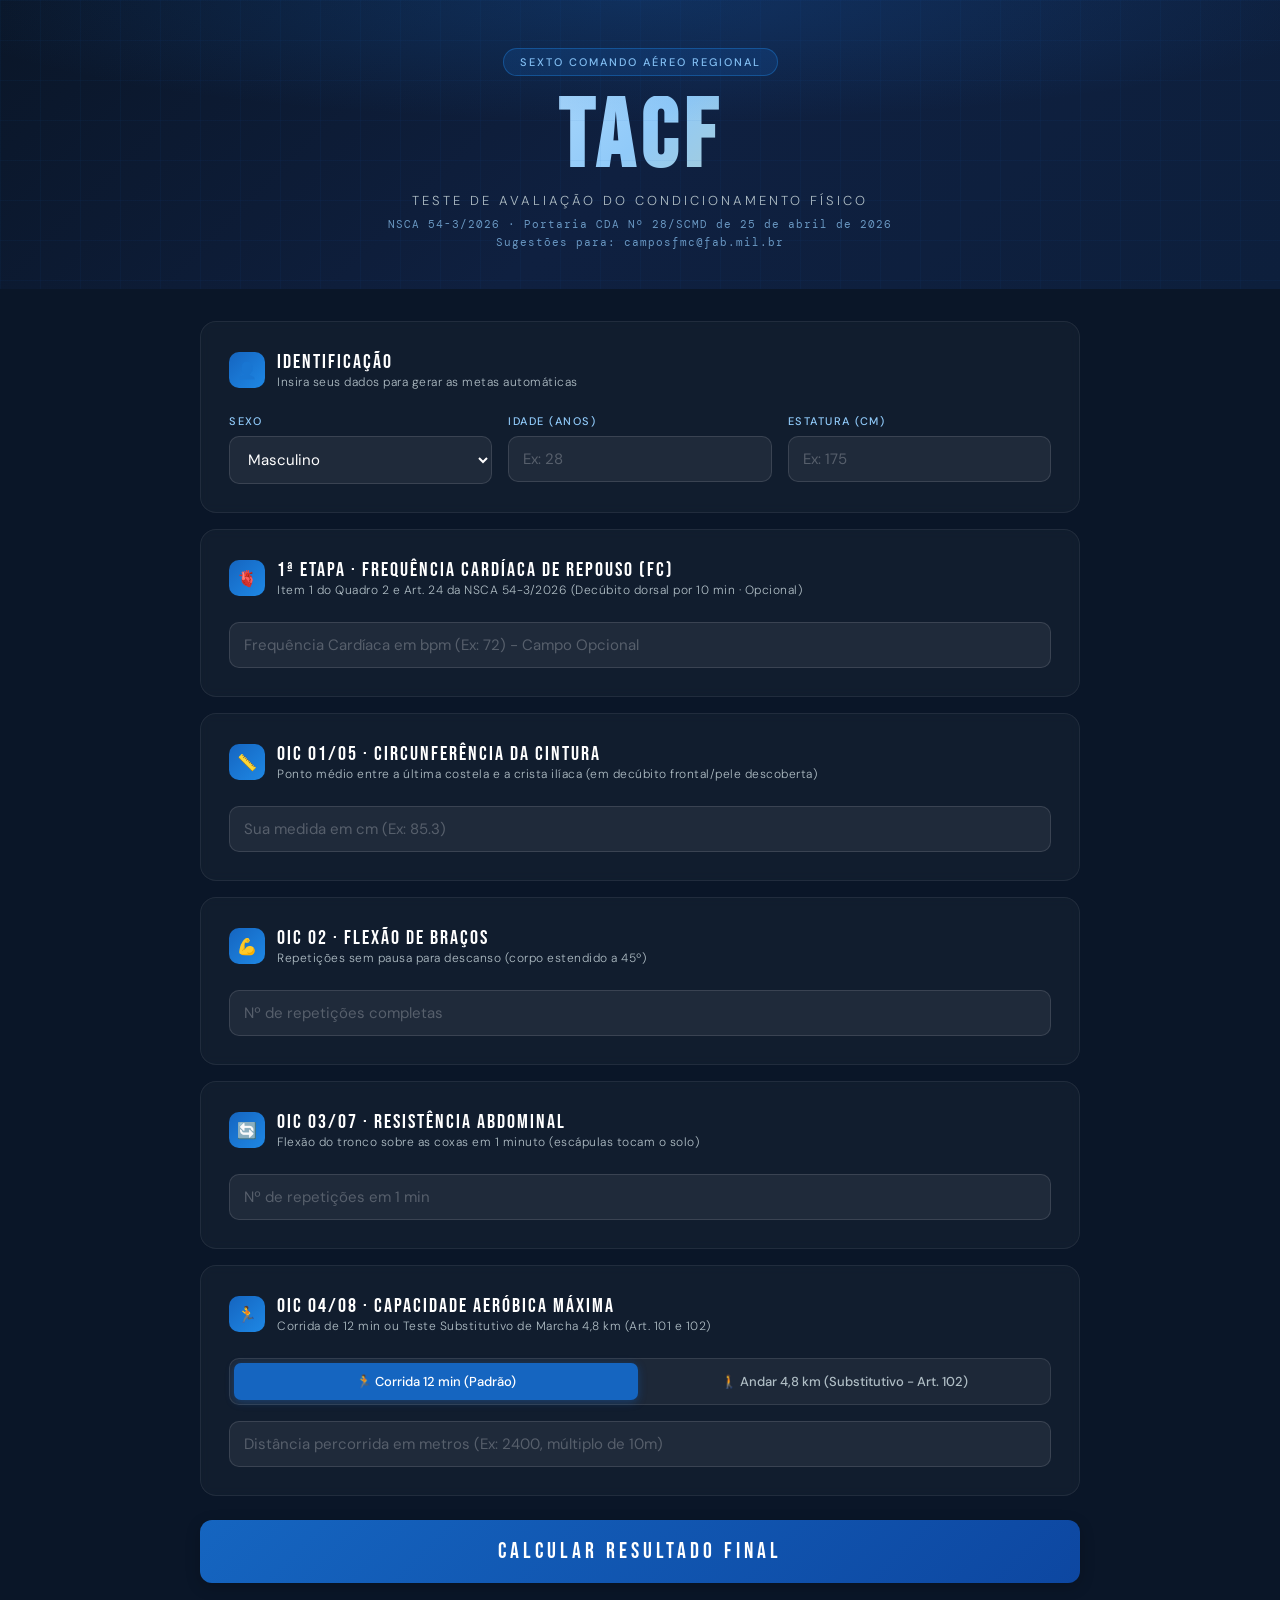
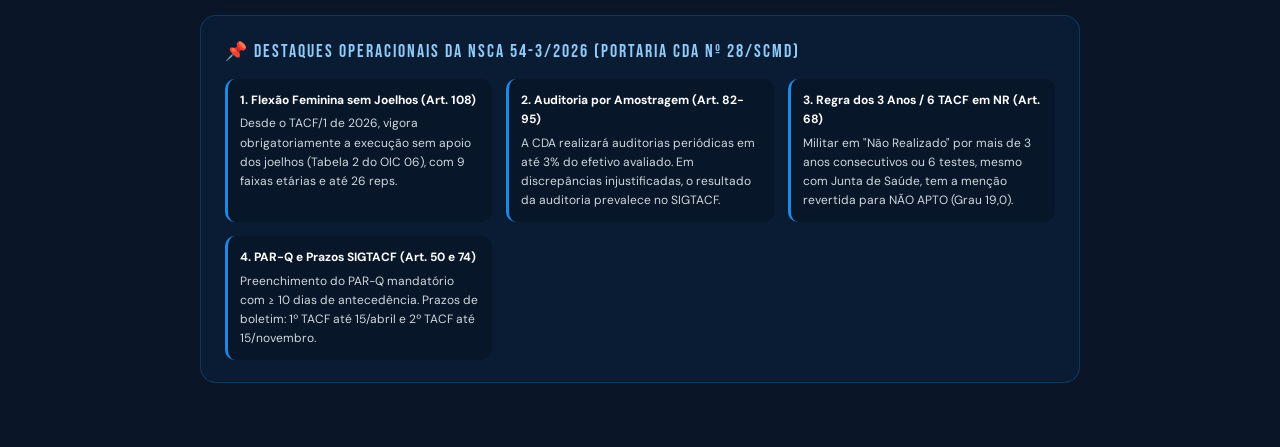
==== commit 2c0bb915: "Site TACF (publicação de f8d2f23) Co-Authored-By: Claude Opus 5.5 <noreply@anthropic.com> Claude-Ses" ====
--- a/index.html
+++ b/index.html
@@ -1,528 +1,243 @@
-<!DOCTYPE html>
-<html lang="pt-BR">
-<head>
-<meta charset="UTF-8">
-<meta name="viewport" content="width=device-width, initial-scale=1.0">
-<title>TACF · NSCA 54-3 · Comando da Aeronáutica</title>
-<link href="https://fonts.googleapis.com/css2?family=Bebas+Neue&family=DM+Sans:ital,wght@0,300;0,400;0,500;0,700;1,300&family=DM+Mono:wght@400;500&display=swap" rel="stylesheet">
-<style>
-  :root {
-    --navy: #0A1628; --navy-mid: #0F2040; --navy-light: #1A3460;
-    --sky: #1565C0; --sky-bright: #1E88E5; --ice: #E3F2FD;
-    --gold: #F9A825; --gold-light: #FFD54F;
-    --red: #C62828; --green: #1B5E20; --green-bright: #2E7D32;
-    --white: #FFFFFF; --fog: #F0F4F8; --mist: #B0BEC5;
-  }
-
-  *, *::before, *::after { box-sizing: border-box; margin: 0; padding: 0; }
-
-  body {
-    font-family: 'DM Sans', sans-serif;
-    background: var(--navy);
-    min-height: 100vh;
-    color: var(--white);
-    overflow-x: hidden;
-  }
-
-  /* ── HERO HEADER ── */
-  .hero {
-    position: relative;
-    background: linear-gradient(135deg, var(--navy) 0%, var(--navy-mid) 50%, #0D1F3C 100%);
-    padding: 48px 24px 40px;
-    text-align: center;
-    overflow: hidden;
-  }
-  .hero::before {
-    content: '';
-    position: absolute;
-    inset: 0;
-    background: radial-gradient(ellipse 80% 60% at 50% 0%, rgba(21,101,192,0.25) 0%, transparent 70%);
-    pointer-events: none;
-  }
-  .hero-grid {
-    position: absolute;
-    inset: 0;
-    background-image:
-      linear-gradient(rgba(21,101,192,0.06) 1px, transparent 1px),
-      linear-gradient(90deg, rgba(21,101,192,0.06) 1px, transparent 1px);
-    background-size: 40px 40px;
-    pointer-events: none;
-  }
-  .hero-badge {
-    display: inline-flex; align-items: center; gap: 8px;
-    background: rgba(21,101,192,0.2); border: 1px solid rgba(30,136,229,0.4);
-    border-radius: 100px; padding: 6px 16px; font-size: 11px; font-weight: 500;
-    letter-spacing: 2px; text-transform: uppercase; color: #90CAF9; margin-bottom: 20px;
-  }
-  .hero h1 {
-    font-family: 'Bebas Neue', sans-serif; font-size: clamp(52px, 10vw, 96px);
-    letter-spacing: 6px; line-height: 0.9;
-    background: linear-gradient(135deg, var(--white) 0%, #90CAF9 50%, var(--gold-light) 100%);
-    -webkit-background-clip: text; -webkit-text-fill-color: transparent;
-    margin-bottom: 10px;
-  }
-  .hero-sub { font-size: 13px; letter-spacing: 3px; text-transform: uppercase; color: var(--mist); font-weight: 300; margin-bottom: 8px; }
-  .hero-norm { font-family: 'DM Mono', monospace; font-size: 11px; color: rgba(144,202,249,0.6); letter-spacing: 1px; }
-
-  /* ── MAIN LAYOUT ── */
-  .app { max-width: 900px; margin: 0 auto; padding: 32px 20px 64px; }
-
-  /* ── CARDS ── */
-  .card {
-    background: rgba(255,255,255,0.03); border: 1px solid rgba(255,255,255,0.07);
-    border-radius: 16px; padding: 28px; margin-bottom: 16px;
-    backdrop-filter: blur(4px); transition: border-color 0.3s;
-  }
-  .card-header { display: flex; align-items: center; gap: 12px; margin-bottom: 24px; }
-  .card-icon {
-    width: 36px; height: 36px; border-radius: 10px;
-    background: linear-gradient(135deg, var(--sky) 0%, var(--sky-bright) 100%);
-    display: flex; align-items: center; justify-content: center; font-size: 16px; flex-shrink: 0;
-  }
-  .card-title { font-family: 'Bebas Neue', sans-serif; font-size: 20px; letter-spacing: 2px; color: var(--white); }
-  .card-desc { font-size: 12px; color: var(--mist); font-weight: 300; letter-spacing: 0.5px; }
-
-  /* ── FORM ── */
-  .form-grid { display: grid; grid-template-columns: repeat(auto-fit, minmax(180px, 1fr)); gap: 16px; }
-  .form-group { display: flex; flex-direction: column; gap: 8px; }
-  .form-group label { font-size: 11px; font-weight: 500; letter-spacing: 1.5px; text-transform: uppercase; color: #90CAF9; }
-  select, input[type="number"] {
-    background: rgba(255,255,255,0.06); border: 1px solid rgba(255,255,255,0.12);
-    border-radius: 10px; padding: 12px 14px; font-family: 'DM Sans', sans-serif;
-    font-size: 15px; color: var(--white); width: 100%; transition: all 0.25s; outline: none;
-  }
-  select option { background: var(--navy-mid); color: var(--white); }
-  input:focus, select:focus { border-color: var(--sky-bright); background: rgba(21,101,192,0.12); box-shadow: 0 0 0 3px rgba(30,136,229,0.15); }
-  input::placeholder { color: rgba(255,255,255,0.25); }
-
-  /* ── BOTÕES ── */
-  .aerobic-toggle { display: flex; background: rgba(255,255,255,0.05); border: 1px solid rgba(255,255,255,0.1); border-radius: 10px; padding: 4px; gap: 4px; margin-bottom: 16px; }
-  .toggle-btn { flex: 1; padding: 10px 12px; border: none; border-radius: 7px; background: transparent; color: var(--mist); font-family: 'DM Sans', sans-serif; font-size: 13px; font-weight: 500; cursor: pointer; transition: all 0.25s; }
-  .toggle-btn.active { background: var(--sky); color: var(--white); box-shadow: 0 2px 8px rgba(21,101,192,0.4); }
-
-  .btn-calc {
-    width: 100%; padding: 18px; border: none; border-radius: 12px;
-    background: linear-gradient(135deg, var(--sky) 0%, #0D47A1 100%); color: var(--white);
-    font-family: 'Bebas Neue', sans-serif; font-size: 22px; letter-spacing: 4px; cursor: pointer;
-    transition: all 0.3s; margin-top: 8px; box-shadow: 0 4px 15px rgba(0,0,0,0.2);
-  }
-  .btn-calc:hover { transform: translateY(-2px); box-shadow: 0 8px 24px rgba(21,101,192,0.5); }
-  
-  .btn-reset {
-    width: 100%; padding: 14px; border-radius: 10px; font-weight: bold; cursor: pointer; font-size: 13px;
-    text-transform: uppercase; letter-spacing: 1px; transition: 0.3s; border: 1px solid rgba(255,255,255,0.1);
-    background: transparent; color: var(--mist); margin-top: 16px;
-  }
-  .btn-reset:hover { background: rgba(255,255,255,0.05); color: white; }
-
-  /* ── ALERTA DE ERRO ── */
-  .alert {
-    background: rgba(249,168,37,0.1); border: 1px solid rgba(249,168,37,0.3); border-radius: 10px;
-    padding: 14px 18px; font-size: 13px; color: var(--gold-light); margin-top: 16px; display: none; text-align: center;
-  }
-  .alert.show { display: block; }
-
-  /* ── METAS TABLE ── */
-  .table-responsive { overflow-x: auto; }
-  .metas-table { width: 100%; border-collapse: collapse; font-size: 13px; text-align: center; }
-  .metas-table th, .metas-table td { padding: 12px 8px; border-bottom: 1px solid rgba(255,255,255,0.05); }
-  .metas-table th { font-weight: bold; letter-spacing: 1px; font-size: 11px; text-transform: uppercase; }
-  .metas-table td.oic-label { text-align: left; font-weight: 500; color: var(--mist); }
-  .val-meta { font-family: 'DM Mono', monospace; font-weight: 500; }
-  .c-s { color: var(--gold-light); } .c-b { color: #AED581; } .c-mb { color: #81C784; } .c-e { color: #64B5F6; } .c-max { color: #E1BEE7; }
-
-  /* ── RESULTADOS ── */
-  #resultado { display: none; }
-  .result-header { text-align: center; padding: 20px 0; }
-  .grade-number { font-family: 'Bebas Neue', sans-serif; font-size: 56px; color: var(--gold-light); }
-  .badge-apt { padding: 12px; border-radius: 10px; font-family: 'Bebas Neue', sans-serif; font-size: 28px; letter-spacing: 2px; text-align: center; margin-bottom: 10px; }
-  .apt-apto { background: rgba(46,125,50,0.3); border: 1px solid rgba(76,175,80,0.5); color: #A5D6A7; }
-  .apt-inapto { background: rgba(198,40,40,0.3); border: 1px solid rgba(244,67,54,0.5); color: #FFCDD2; }
-  
-  .max-score-msg {
-    display: none; background: linear-gradient(135deg, #FFD54F 0%, #F9A825 100%);
-    color: #0A1628; font-weight: bold; font-size: 16px; padding: 16px; border-radius: 10px;
-    margin-bottom: 20px; text-align: center; letter-spacing: 1px; box-shadow: 0 4px 15px rgba(249,168,37,0.4);
-    animation: popIn 0.5s cubic-bezier(0.175, 0.885, 0.32, 1.275);
-  }
-  @keyframes popIn { 0% { transform: scale(0.8); opacity: 0; } 100% { transform: scale(1); opacity: 1; } }
-
-  .oic-grid { display: grid; grid-template-columns: repeat(auto-fit, minmax(180px, 1fr)); gap: 12px; margin-top: 20px; }
-  .oic-card { background: rgba(255,255,255,0.04); border: 1px solid rgba(255,255,255,0.08); border-radius: 12px; padding: 16px; text-align: center; }
-  .oic-name { font-size: 10px; letter-spacing: 1.5px; text-transform: uppercase; color: var(--mist); margin-bottom: 6px; }
-  .oic-value { font-family: 'DM Mono', monospace; font-size: 22px; font-weight: 500; margin-bottom: 4px; }
-  .oic-pts { font-size: 11px; color: var(--mist); }
-
-</style>
-</head>
-<body>
-
-<div class="hero">
-  <div class="hero-grid"></div>
-  <div class="hero-badge">SEXTO COMANDO AÉREO REGIONAL</div>
-  <h1>TACF</h1>
-  <p class="hero-sub">Teste de Avaliação do Condicionamento Físico</p>
-  <p class="hero-norm">NSCA 54-3/2024 · CDA · </p>
-  <p class="hero-norm">Sugestões para: camposfmc@fab.mil.br</p>
-</div>
-
-<div class="app">
-
-  <div class="card">
-    <div class="card-header">
-      <div class="card-icon">👤</div>
-      <div>
-        <div class="card-title">Identificação</div>
-        <div class="card-desc">Insira seus dados para gerar as metas automáticas</div>
-      </div>
-    </div>
-    <div class="form-grid">
-      <div class="form-group">
-        <label>Sexo</label>
-        <select id="sexo" onchange="atualizarMetas()">
-          <option value="M">Masculino</option>
-          <option value="F">Feminino</option>
-        </select>
-      </div>
-      <div class="form-group">
-        <label>Idade (anos)</label>
-        <input type="number" id="idade" placeholder="Ex: 28" min="18" max="70" oninput="atualizarMetas()">
-      </div>
-      <div class="form-group">
-        <label>Estatura (cm)</label>
-        <input type="number" id="estatura" placeholder="Ex: 175" min="150" max="220" oninput="atualizarMetas()">
-      </div>
-    </div>
-  </div>
-
-  <div class="card" id="card-metas" style="display: none;">
-    <div class="card-header">
-      <div class="card-icon">🎯</div>
-      <div>
-        <div class="card-title">Suas Metas de Treinamento</div>
-        <div class="card-desc">Índices mínimos para atingir cada menção de acordo com seu perfil</div>
-      </div>
-    </div>
-    <div class="table-responsive">
-      <table class="metas-table">
-        <thead>
-          <tr>
-            <th>Prova</th>
-            <th class="c-s">Satisfatório</th>
-            <th class="c-b">Bom</th>
-            <th class="c-mb">Muito Bom</th>
-            <th class="c-e">Excelente</th>
-            <th class="c-max">Máximo</th>
-          </tr>
-        </thead>
-        <tbody id="metas-body"></tbody>
-      </table>
-    </div>
-  </div>
-
-  <div class="card">
-    <div class="card-header"><div class="card-icon">📏</div><div><div class="card-title">OIC 01/05 · Cintura</div></div></div>
-    <input type="number" id="cintura" step="0.5" placeholder="Sua medida em cm (Ex: 85.5)">
-  </div>
-
-  <div class="card">
-    <div class="card-header"><div class="card-icon">💪</div><div><div class="card-title" id="t-flex">OIC 02/06 · Flexão</div><div class="card-desc" id="d-flex">Repetições sem pausa</div></div></div>
-    <input type="number" id="flexao" placeholder="Nº de repetições">
-  </div>
-
-  <div class="card">
-    <div class="card-header"><div class="card-icon">🔄</div><div><div class="card-title">OIC 03/07 · Abdominal</div><div class="card-desc">Repetições em 1 minuto</div></div></div>
-    <input type="number" id="abdominal" placeholder="Nº de repetições em 1 min">
-  </div>
-
-  <div class="card">
-    <div class="card-header"><div class="card-icon">🏃</div><div><div class="card-title">OIC 04/08 · Aeróbico</div><div class="card-desc">Escolha a prova realizada</div></div></div>
-    <div class="aerobic-toggle">
-      <button class="toggle-btn active" id="btn-corrida" onclick="setAerobico('corrida')">🏃 Corrida 12 min</button>
-      <button class="toggle-btn" id="btn-marcha" onclick="setAerobico('marcha')">🚶 Marcha 4.8 km</button>
-    </div>
-    <div id="input-corrida">
-      <input type="number" id="corrida_m" placeholder="Distância percorrida em metros (Ex: 2400)">
-    </div>
-    <div id="input-marcha" class="form-grid" style="display:none;">
-      <input type="number" id="marcha_min" placeholder="Minutos (Ex: 42)">
-      <input type="number" id="marcha_seg" placeholder="Segundos (Ex: 30)">
-    </div>
-  </div>
-
-  <div id="alert-err" class="alert">⚠️ Preencha todos os campos antes de calcular o resultado final.</div>
-
-  <button class="btn-calc" onclick="calcular()">CALCULAR RESULTADO FINAL</button>
-
-  <div id="resultado">
-    <div class="card" style="margin-top: 24px;" id="card-resultado">
-      <div class="card-header">
-        <div class="card-icon">📊</div>
-        <div><div class="card-title">Resultado Final</div><div class="card-desc" id="res-info"></div></div>
-      </div>
-      
-      <div id="msg-max-score" class="max-score-msg">
-        🏆 PARABÉNS VOCÊ É NOTA MÁXIMA, INCRÍVEL!! 🏆
-      </div>
-
-      <div class="result-header">
-        <div class="badge-apt" id="res-apt">—</div>
-        <div>Grau Final: <span class="grade-number" id="res-grau">0</span> pontos</div>
-        <div style="font-size: 18px; margin-top: 10px; font-weight: bold;" id="res-conceito"></div>
-      </div>
-      
-      <div class="oic-grid" id="oic-breakdown"></div>
-      
-      <button class="btn-reset" onclick="resetarFormulario()">🔄 Limpar Tudo e Reiniciar</button>
-    </div>
-  </div>
-
-</div>
-
-<script>
-/* ═══════════════════════════════════════════════════════
-   BANCO DE DADOS NSCA 54-3 (STRINGS COMPACTADAS)
-   ═══════════════════════════════════════════════════════ */
-
-const CSV_CINTURA_M = `99,0,0,0,0,0,0|98.5,6,6,6,6,6,6|98,6.4,6.4,6.5,6.5,6.7,6.9|97.5,6.7,6.8,6.9,7.1,7.3,7.7|97,7.1,7.2,7.4,7.6,8,8.6|96.5,7.4,7.6,7.8,8.2,8.7,9.4|96,7.8,8,8.3,8.7,9.3,10.3|95.5,8.1,8.4,8.8,9.3,10,11.1|95,8.5,8.8,9.2,9.8,10.7,12|94.5,8.8,9.2,9.7,10.4,11.3,13.3|94,9.2,9.6,10.2,10.9,12,14.6|93.5,9.5,10,10.6,11.5,13,15.9|93,9.9,10.4,11.1,12,14,17.1|92.5,10.2,10.8,11.5,13.3,15,18.4|92,10.6,11.2,12,14.6,16,19.7|91.5,10.9,11.6,13.3,15.9,17,21|91,11.3,12,14.6,17.1,18,22.5|90.5,11.6,13.3,15.9,18.4,19,24|90,12,14.6,17.1,19.7,20,25.5|89.5,13.3,15.9,18.4,21,21,27|89,14.6,17.1,19.7,22.5,23,27.8|88.5,15.9,18.4,21,24,25,28.2|88,17.1,19.7,22.5,25.5,27,28.6|87.5,18.4,21,24,27,27.8,30|87,19.7,22.5,25.5,27.8,28.2,30|86.5,21,24,27,28.2,28.6,30|86,22.5,25.5,27.8,28.6,30,30|85.5,24,27,28.2,30,30,30|85,25.5,27.8,28.6,30,30,30|84.5,27,28.2,30,30,30,30|84,27.8,28.6,30,30,30,30|83.5,28.2,30,30,30,30,30|83,28.6,30,30,30,30,30|82.5,30,30,30,30,30,30`;
-const CSV_CINTURA_F = `90,0,0,0|89.5,6,6,6|89,6.7,6.7,7.2|88.5,7.3,7.3,8.4|88,8,8,9.6|87.5,8.7,8.7,10.8|87,9.3,9.3,12|86.5,10,10,14.3|86,10.7,10.7,15.8|85.5,11.3,11.3,17.3|85,12,12,21|84.5,13.5,16.5,23|84,15,21,25|83.5,16.5,23,27|83,18,25,27.8|82.5,19.5,27,28.2|82,21,27.8,28.6|81.5,23,28.2,30|81,25,28.6,30|80.5,27,30,30|80,27.8,30,30|79.5,28.2,30,30|79,28.6,30,30|78.5,30,30,30`;
-const CSV_FLEXAO_M = `9,0,0,0,0,0,0,0,0,0|11,0,0,0,0,0,0,0,0,2|12,0,0,0,0,0,0,0,2,2.3|13,0,0,0,0,0,0,2,2.3,2.7|14,0,0,0,0,0,2,2.3,2.7,3|15,0,0,0,0,2,2.3,2.7,3,3.3|16,0,0,0,0,2.2,2.7,3,3.3,3.7|17,0,0,0,2,2.4,3,3.3,3.7,4|18,0,0,0,2.3,2.6,3.3,3.7,4,4.6|19,0,0,0,2.5,2.8,3.7,4,4.4,5.2|20,0,0,2,2.8,3,4,4.5,4.9,5.8|21,0,0,2.2,3,3.2,4.3,5,5.3,6.4|22,0,2,2.4,3.3,3.4,4.7,5.5,5.7,7|23,0,2.2,2.7,3.5,3.6,5,6,6.1,7.3|24,0,2.4,2.9,3.8,3.8,5.3,6.5,6.6,7.6|25,2,2.7,3.1,4,4,5.7,7,7,7.9|26,2.2,2.9,3.3,4.3,4.3,6,7.2,7.4,8.1|27,2.4,3.1,3.6,4.5,4.6,6.3,7.4,7.8,8.4|28,2.7,3.3,3.8,4.8,4.9,6.7,7.5,8.2,8.7|29,2.9,3.6,4,5,5.2,7,7.7,8.6,9|30,3.1,3.8,4.3,5.3,5.5,7.2,7.9,9,9.5|31,3.3,4,4.6,5.5,5.8,7.4,8.1,9.3,10|32,3.6,4.3,4.9,5.8,6.1,7.7,8.3,9.7,10|33,3.8,4.5,5.2,6,6.4,7.9,8.5,10,10|34,4,4.8,5.5,6.3,6.7,8.1,8.6,10,10|35,4.3,5.1,5.8,6.5,7,8.3,8.8,10,10|36,4.5,5.4,6.1,6.8,7.3,8.6,9,10,10|37,4.8,5.6,6.4,7,7.7,8.8,9.3,10,10|38,5.1,5.9,6.7,7.3,8,9,9.7,10,10|39,5.4,6.2,7,7.7,8.3,9.3,10,10,10|40,5.6,6.5,7.3,8,8.7,9.7,10,10,10|41,5.9,6.7,7.6,8.3,9,10,10,10,10|42,6.2,7,7.9,8.7,9.3,10,10,10,10|43,6.5,7.2,8.1,9,9.7,10,10,10,10|44,6.7,7.4,8.4,9.3,10,10,10,10,10|45,7,7.5,8.7,9.7,10,10,10,10,10|46,7.2,7.7,9,10,10,10,10,10,10|47,7.4,7.9,9.3,10,10,10,10,10,10|48,7.6,8.1,9.5,10,10,10,10,10,10|49,7.8,8.3,9.8,10,10,10,10,10,10|50,8,8.5,10,10,10,10,10,10,10|51,8.2,8.6,10,10,10,10,10,10,10|52,8.4,8.8,10,10,10,10,10,10,10|53,8.6,9,10,10,10,10,10,10,10|54,8.8,9.2,10,10,10,10,10,10,10|55,9,9.4,10,10,10,10,10,10,10|56,9.2,9.6,10,10,10,10,10,10,10|57,9.4,9.8,10,10,10,10,10,10,10|58,9.6,10,10,10,10,10,10,10,10|59,9.8,10,10,10,10,10,10,10,10|60,10,10,10,10,10,10,10,10,10`;
-const CSV_FLEXAO_F = `5,0,0,0,0,0,0,0,0|6,0,0,0,0,0,0,0,2|7,0,0,0,0,0,0,2,4|8,0,0,0,0,0,2,4,4.8|9,0,0,0,0,2,4,4.6,5.6|10,0,0,0,2,4,4.6,5.2,6.3|11,2,0,2,4,4.6,5.2,5.8,7|12,4,2,4,4.6,5.2,5.8,6.4,7.7|13,4.6,4,4.6,5.2,5.8,6.4,7,8.4|14,5.2,4.5,5.2,5.8,6.4,7,7.7,9|15,5.8,5,5.8,6.4,7,7.7,8.4,9.4|16,6.4,5.5,6.4,7,7.7,8.4,9,9.7|17,7,6,7,7.7,8.4,9,9.3,10|18,7.7,6.5,7.7,8.4,9,9.3,9.5,10|19,8.4,7,8.4,9,9.3,9.5,9.8,10|20,9,7.7,9,9.3,9.5,9.8,10,10|21,9.3,8.4,9.3,9.5,9.8,10,10,10|22,9.5,9,9.5,9.8,10,10,10,10|23,9.8,9.3,9.8,10,10,10,10,10|24,10,10,10,10,10,10,10,10`;
-const CSV_ABDOMINAL_M = `19,0,0,0,0,0,0,0,0,0|20,0,0,0,0,0,0,0,0,2|21,0,0,0,0,0,0,0,0,2.3|22,0,0,0,0,0,0,0,2,2.6|23,0,0,0,0,0,0,0,2.3,2.9|24,0,0,0,0,0,0,0,2.5,3.1|25,0,0,0,0,0,0,2,2.8,3.4|26,0,0,0,0,0,0,2.3,3,3.7|27,0,0,0,0,0,2,2.7,3.3,4|28,0,0,0,0,0,2.2,3,3.5,4.4|29,0,0,0,0,0,2.4,3.3,3.8,4.8|30,0,0,0,0,2,2.7,3.7,4,5.1|31,0,0,0,2,2.2,2.9,4,4.4,5.5|32,0,0,2,2.2,2.4,3.1,4.3,4.8,5.9|33,0,0,2.2,2.4,2.7,3.3,4.7,5.1,6.3|34,0,0,2.4,2.7,2.9,3.6,5,5.5,6.6|35,0,2,2.6,2.9,3.1,3.8,5.3,5.9,7|36,0,2.2,2.8,3.1,3.3,4,5.7,6.3,7.4|37,2,2.4,3,3.3,3.6,4.3,6,6.6,7.8|38,2.3,2.6,3.2,3.6,3.8,4.6,6.3,7,8.2|39,2.5,2.8,3.4,3.8,4,4.9,6.7,7.2,8.6|40,2.8,3,3.6,4,4.3,5.2,7,7.4,9|41,3,3.2,3.8,4.3,4.7,5.5,7.2,7.6,9.3|42,3.3,3.4,4,4.6,5,5.8,7.4,7.8,9.7|43,3.5,3.6,4.4,4.9,5.3,6.1,7.6,8,10|44,3.8,3.8,4.8,5.2,5.7,6.4,7.8,8.2,10|45,4,4,5.1,5.5,6,6.7,8,8.4,10|46,4.3,4.4,5.5,5.8,6.3,7,8.2,8.6,10|47,4.6,4.8,5.9,6.1,6.7,7.3,8.4,8.8,10|48,4.9,5.1,6.3,6.4,7,7.6,8.6,9,10|49,5.2,5.5,6.6,6.7,7.3,7.9,8.8,9.3,10|50,5.5,5.9,7,7,7.6,8.1,9,9.7,10|51,5.8,6.3,7.3,7.3,7.9,8.4,9.3,10,10|52,6.1,6.6,7.5,7.7,8.1,8.7,9.7,10,10|53,6.4,7,7.8,8,8.4,9,10,10,10|54,6.7,7.3,8,8.3,8.7,9.3,10,10,10|55,7,7.5,8.3,8.7,9,9.7,10,10,10|56,7.3,7.8,8.5,9,9.3,10,10,10,10|57,7.6,8,8.8,9.3,9.7,10,10,10,10|58,7.9,8.3,9,9.5,10,10,10,10,10|59,8.1,8.5,9.3,9.8,10,10,10,10,10|60,8.4,8.8,9.5,10,10,10,10,10,10|61,8.7,9,9.8,10,10,10,10,10,10|62,9,9.3,10,10,10,10,10,10,10|63,9.3,9.5,10,10,10,10,10,10,10|64,9.5,9.8,10,10,10,10,10,10,10|65,9.8,10,10,10,10,10,10,10,10|66,10,10,10,10,10,10,10,10,10`;
-const CSV_ABDOMINAL_F = `10,0,0,0,0,0,0,0,0,0,0|11,0,0,0,0,0,0,0,0,0,2|12,0,0,0,0,0,0,0,0,2,2.3|13,0,0,0,0,0,0,0,0,2.3,2.6|14,0,0,0,0,0,0,0,0,2.5,2.9|15,0,0,0,0,0,0,0,2,2.8,3.1|16,0,0,0,0,0,0,0,2.3,3,3.4|17,0,0,0,0,0,0,2,2.6,3.3,3.7|18,0,0,0,0,0,0,2.2,2.9,3.5,4|19,0,0,0,0,0,0,2.4,3.1,3.8,4.4|20,0,0,0,0,0,2,2.7,3.4,4,4.9|21,0,0,0,0,2,2.2,2.9,3.7,4.3,5.3|22,0,0,0,0,2.2,2.4,3.1,4,4.7,5.7|23,0,0,0,0,2.4,2.6,3.3,4.4,5,6.1|24,0,0,0,0,2.5,2.8,3.6,4.8,5.3,6.6|25,0,0,0,2,2.7,3,3.8,5.1,5.7,7|26,0,0,0,2.2,2.9,3.2,4,5.5,6,7.4|27,0,0,2,2.4,3.1,3.4,4.2,5.9,6.3,7.8|28,0,0,2.2,2.6,3.3,3.6,4.5,6.3,6.7,8.2|29,0,2,2.4,2.8,3.5,3.8,4.7,6.6,7,8.6|30,2,2.2,2.6,3,3.6,4,4.9,7,7.2,9|31,2.2,2.4,2.8,3.2,3.8,4.3,5.2,7.2,7.4,9.5|32,2.4,2.6,3,3.4,4,4.6,5.4,7.3,7.5,10|33,2.6,2.8,3.2,3.6,4.3,4.9,5.6,7.5,7.7,10|34,2.8,3,3.4,3.8,4.6,5.2,5.8,7.7,7.9,10|35,3,3.2,3.6,4,4.9,5.5,6.1,7.8,8.1,10|36,3.2,3.4,3.8,4.3,5.2,5.8,6.3,8,8.3,10|37,3.4,3.6,4,4.6,5.5,6.1,6.5,8.2,8.5,10|38,3.6,3.8,4.3,4.9,5.8,6.4,6.8,8.3,8.6,10|39,3.8,4,4.6,5.2,6.1,6.7,7,8.5,8.8,10|40,4,4.3,4.9,5.5,6.4,7,7.3,8.7,9,10|41,4.3,4.7,5.2,5.8,6.7,7.2,7.6,8.8,9.5,10|42,4.6,5,5.5,6.1,7,7.4,7.9,9,10,10|43,4.9,5.3,5.8,6.4,7.3,7.7,8.1,9.5,10,10|44,5.2,5.7,6.1,6.7,7.5,7.9,8.4,10,10,10|45,5.5,6,6.4,7,7.8,8.1,8.7,10,10,10|46,5.8,6.3,6.7,7.3,8,8.3,9,10,10,10|47,6.1,6.7,7,7.5,8.3,8.6,9.3,10,10,10|48,6.4,7,7.3,7.8,8.5,8.8,9.7,10,10,10|49,6.7,7.3,7.5,8,8.8,9,10,10,10,10|50,7,7.5,7.8,8.3,9,9.3,10,10,10,10|51,7.3,7.8,8,8.5,9.3,9.7,10,10,10,10|52,7.5,8,8.3,8.8,9.7,10,10,10,10,10|53,7.8,8.3,8.5,9,10,10,10,10,10,10|54,8,8.5,8.8,9.3,10,10,10,10,10,10|55,8.3,8.8,9,9.5,10,10,10,10,10,10|56,8.5,9,9.3,9.8,10,10,10,10,10,10|57,8.8,9.3,9.7,10,10,10,10,10,10,10|58,9,9.7,10,10,10,10,10,10,10,10|59,9.3,10,10,10,10,10,10,10,10,10|60,9.5,10,10,10,10,10,10,10,10,10|61,9.8,10,10,10,10,10,10,10,10,10|62,10,10,10,10,10,10,10,10,10,10`;
-const CSV_CORRIDA_M = `1880,0,0,0,0,0,0,0,0|1890,0,0,0,0,0,0,0,10|1900,0,0,0,0,0,0,0,10.6|1910,0,0,0,0,0,0,10,11.3|1920,0,0,0,0,0,0,10.6,11.9|1930,0,0,0,0,0,0,11.2,12.5|1940,0,0,0,0,0,0,11.8,13.1|1950,0,0,0,0,0,0,12.4,13.8|1960,0,0,0,0,0,10,12.9,14.4|1970,0,0,0,0,0,10.7,13.5,15|1980,0,0,0,0,0,11.4,14.1,15.6|1990,0,0,0,0,0,12.1,14.7,16.3|2000,0,0,0,0,10,12.9,15.3,16.9|2010,0,0,0,10,10.5,13.6,15.9,17.5|2020,0,0,0,10.4,10.9,14.3,16.5,18.1|2030,0,0,0,10.8,11.4,15,17.1,18.8|2040,0,0,0,11.3,11.8,15.7,17.6,19.4|2050,0,0,10,11.7,12.3,16.4,18.2,20|2060,0,0,10.4,12.1,12.7,17.1,18.8,20.7|2070,0,0,10.8,12.5,13.2,17.9,19.4,21.4|2080,0,10,11.2,12.9,13.6,18.6,20,22|2090,0,10.4,11.6,13.3,14.1,19.3,20.7,22.7|2100,0,10.7,12,13.8,14.5,20,21.4,23.4|2110,0,11.1,12.4,14.2,15,20.6,22,24.1|2120,0,11.5,12.8,14.6,15.5,21.2,22.7,24.8|2130,10,11.9,13.2,15,15.9,21.8,23.4,25.5|2140,10.4,12.2,13.6,15.4,16.4,22.4,24.1,26.1|2150,10.7,12.6,14,15.8,16.8,23,24.8,26.8|2160,11.1,13.0,14.4,16.3,17.3,23.6,25.5,27.5|2170,11.4,13.3,14.8,16.7,17.7,24.2,26.1,28.2|2180,11.8,13.7,15.2,17.1,18.2,24.8,26.8,28.9|2190,12.1,14.1,15.6,17.5,18.6,25.4,27.5,29.5|2200,12.5,14.4,16.0,17.9,19.1,26.0,28.2,30.2|2210,12.9,14.8,16.4,18.3,19.5,26.6,28.9,30.9|2220,13.2,15.2,16.8,18.8,20.0,27.2,29.5,31.6|2230,13.6,15.6,17.2,19.2,20.8,27.8,30.2,32.3|2240,13.9,15.9,17.6,19.6,21.7,28.4,30.9,33.0|2250,14.3,16.3,18.0,20.0,22.5,29.0,31.6,33.6|2260,14.6,16.7,18.4,20.5,23.3,29.6,32.3,34.3|2270,15.0,17.0,18.8,21.0,24.2,30.2,33.0,35.0|2280,15.4,17.4,19.2,21.5,25.0,30.8,33.6,35.6|2290,15.7,17.8,19.6,22.0,25.8,31.4,34.3,36.2|2300,16.1,18.1,20.0,22.5,26.7,32.0,35.0,36.8|2310,16.4,18.5,20.5,23.0,27.5,32.6,35.3,37.4|2320,16.8,18.9,21.0,23.5,28.3,33.2,35.6,37.9|2330,17.1,19.3,21.5,24.0,29.2,33.8,36.0,38.5|2340,17.5,19.6,22.0,24.5,30.0,34.4,36.3,39.1|2350,17.9,20.0,22.5,25.0,30.8,35.0,36.6,39.7|2360,18.2,20.6,23.0,25.5,31.7,35.3,36.9,40.3|2370,18.6,21.1,23.5,26.0,32.5,35.6,37.3,40.9|2380,18.9,21.7,24.0,26.5,33.3,36.0,37.6,41.5|2390,19.3,22.2,24.5,27.0,34.2,36.3,37.9,42.1|2400,19.6,22.8,25.0,27.5,35.0,36.6,38.2,42.6|2410,20.0,23.3,25.5,28.0,35.3,36.9,38.5,43.2|2420,20.5,23.9,26.0,28.5,35.7,37.3,38.9,43.8|2430,21.0,24.4,26.5,29.0,36.0,37.6,39.2,44.4|2440,21.6,25.0,27.0,29.5,36.3,37.9,39.5,45.0|2450,22.1,25.6,27.5,30.0,36.7,38.2,39.8,46.3|2460,22.6,26.1,28.0,30.5,37.0,38.5,40.2,47.5|2470,23.1,26.7,28.5,31.0,37.3,38.9,40.5,48.8|2480,23.6,27.2,29.0,31.5,37.7,39.2,40.8,50.0|2490,24.1,27.8,29.5,32.0,38.0,39.5,41.1,50.0|2500,24.7,28.3,30.0,32.5,38.3,39.8,41.5,50.0|2510,25.2,28.9,30.5,33.0,38.7,40.2,41.8,50.0|2520,25.7,29.4,31.0,33.5,39.0,40.5,42.1,50.0|2530,26.2,30.0,31.5,34.0,39.3,40.8,42.4,50.0|2540,26.7,30.6,32.0,34.5,39.7,41.1,42.7,50.0|2550,27.2,31.1,32.5,35.0,40.0,41.5,43.1,50.0|2560,27.8,31.7,33.0,35.4,40.3,41.8,43.4,50.0|2570,28.3,32.2,33.5,35.8,40.7,42.1,43.7,50.0|2580,28.8,32.8,34.0,36.3,41.0,42.4,44.0,50.0|2590,29.3,33.3,34.5,36.7,41.3,42.7,44.4,50.0|2600,29.8,33.9,35.0,37.1,41.7,43.1,44.7,50.0|2610,30.3,34.4,35.5,37.5,42.0,43.4,45.0,50.0|2620,30.9,35.0,36.0,37.9,42.3,43.7,46.0,50.0|2630,31.4,35.5,36.4,38.3,42.7,44.0,47.0,50.0|2640,31.9,36.0,36.9,38.8,43.0,44.4,48.0,50.0|2650,32.4,36.4,37.4,39.2,43.3,44.7,49.0,50.0|2660,32.9,36.9,37.9,39.6,43.7,45.0,50.0,50.0|2670,33.4,37.4,38.3,40.0,44.0,46.3,50.0,50.0|2680,34.0,37.9,38.8,40.4,44.3,47.5,50.0,50.0|2690,34.5,38.3,39.3,40.8,44.7,48.8,50.0,50.0|2700,35.0,38.8,39.8,41.3,45.0,50.0,50.0,50.0|2710,35.4,39.3,40.2,41.7,46.0,50.0,50.0,50.0|2720,35.8,39.8,40.7,42.1,47.0,50.0,50.0,50.0|2730,36.2,40.2,41.2,42.5,48.0,50.0,50.0,50.0|2740,36.5,40.7,41.7,42.9,49.0,50.0,50.0,50.0|2750,36.9,41.2,42.1,43.3,50.0,50.0,50.0,50.0|2760,37.3,41.7,42.6,43.8,50.0,50.0,50.0,50.0|2770,37.7,42.1,43.1,44.2,50.0,50.0,50.0,50.0|2780,38.1,42.6,43.6,44.6,50.0,50.0,50.0,50.0|2790,38.5,43.1,44.0,45.0,50.0,50.0,50.0,50.0|2800,38.8,43.6,44.5,46.0,50.0,50.0,50.0,50.0|2810,39.2,44.0,45.0,47.0,50.0,50.0,50.0,50.0|2820,39.6,44.5,46.0,48.0,50.0,50.0,50.0,50.0|2830,40.0,45.0,47.0,49.0,50.0,50.0,50.0,50.0|2840,40.4,45.7,48.0,50.0,50.0,50.0,50.0,50.0|2850,40.8,46.4,49.0,50.0,50.0,50.0,50.0,50.0|2860,41.2,47.1,50.0,50.0,50.0,50.0,50.0,50.0|2870,41.5,47.9,50.0,50.0,50.0,50.0,50.0,50.0|2880,41.9,48.6,50.0,50.0,50.0,50.0,50.0,50.0|2890,42.3,49.3,50.0,50.0,50.0,50.0,50.0,50.0|2900,42.7,50.0,50.0,50.0,50.0,50.0,50.0,50.0|2910,43.1,50.0,50.0,50.0,50.0,50.0,50.0,50.0|2920,43.5,50.0,50.0,50.0,50.0,50.0,50.0,50.0|2930,43.8,50.0,50.0,50.0,50.0,50.0,50.0,50.0|2940,44.2,50.0,50.0,50.0,50.0,50.0,50.0,50.0|2950,44.6,50.0,50.0,50.0,50.0,50.0,50.0,50.0|2960,45.0,50.0,50.0,50.0,50.0,50.0,50.0,50.0|2970,45.6,50.0,50.0,50.0,50.0,50.0,50.0,50.0|2980,46.1,50.0,50.0,50.0,50.0,50.0,50.0,50.0|2990,46.7,50.0,50.0,50.0,50.0,50.0,50.0,50.0|3000,47.2,50.0,50.0,50.0,50.0,50.0,50.0,50.0|3010,47.8,50.0,50.0,50.0,50.0,50.0,50.0,50.0|3020,48.3,50.0,50.0,50.0,50.0,50.0,50.0,50.0|3030,48.9,50.0,50.0,50.0,50.0,50.0,50.0,50.0|3040,49.4,50.0,50.0,50.0,50.0,50.0,50.0,50.0|3050,50,50,50,50,50,50,50,50`;
-const CSV_CORRIDA_F = `1530,0,0,0,0,0|1540,0,0,0,0,10|1550,0,0,0,0,10.9|1560,0,0,0,0,11.8|1570,0,0,0,0,12.7|1580,0,0,0,0,13.6|1590,0,0,0,0,14.5|1600,0,0,0,10,15.5|1610,0,0,0,10.9,16.4|1620,0,0,0,11.8,17.3|1630,0,0,0,12.7,18.2|1640,0,0,0,13.6,19.1|1650,0,0,10,14.5,20|1660,0,0,10.6,15.5,20.7|1670,0,0,11.1,16.4,21.4|1680,0,0,11.7,17.3,22.1|1690,0,10,12.2,18.2,22.9|1700,0,10.6,12.8,19.1,23.6|1710,0,11.1,13.3,20,24.3|1720,0,11.7,13.9,20.8,25|1730,0,12.2,14.4,21.6,25.7|1740,0,12.8,15,22.4,26.4|1750,0,13.3,15.6,23.2,27.1|1760,10,13.9,16.1,23.9,27.9|1770,10.5,14.4,16.7,24.7,28.6|1780,11.1,15,17.2,25.5,29.3|1790,11.6,15.6,17.8,26.3,30|1800,12.1,16.1,18.3,27.1,30.7|1810,12.6,16.7,18.9,27.9,31.4|1820,13.2,17.2,19.4,28.7,32.1|1830,13.7,17.8,20,29.5,32.9|1840,14.2,18.3,20.6,30.3,33.6|1850,14.7,18.9,21.1,31.1,34.3|1860,15.3,19.4,21.7,31.8,35|1870,15.8,20,22.2,32.6,35.7|1880,16.3,20.5,22.8,33.4,36.4|1890,16.8,21.1,23.3,34.2,37.1|1900,17.4,21.6,23.9,35,37.9|1910,17.9,22.1,24.4,35.3,38.6|1920,18.4,22.7,25,35.7,39.3|1930,18.9,23.2,25.6,36,40|1940,19.5,23.8,26.1,36.3,40.7|1950,20,24.3,26.7,36.7,41.4|1960,20.6,24.8,27.2,37,42.1|1970,21.2,25.4,27.8,37.3,42.9|1980,21.8,25.9,28.3,37.7,43.6|1990,22.4,26.4,28.9,38,44.3|2000,23,27,29.4,38.3,45|2010,23.6,27.5,30,38.7,46.3|2020,24.2,28,30.6,39,47.5|2030,24.8,28.6,31.1,39.3,48.8|2040,25.4,29.1,31.7,39.7,50|2050,26,29.6,32.2,40,50|2060,26.6,30.2,32.8,40.3,50|2070,27.2,30.7,33.3,40.7,50|2080,27.8,31.3,33.9,41,50|2090,28.4,31.8,34.4,41.3,50|2100,29,32.3,35,41.7,50|2110,29.6,32.9,35.4,42,50|2120,30.2,33.4,35.8,42.3,50|2130,30.8,33.9,36.2,42.7,50|2140,31.4,34.5,36.5,43,50|2150,32,35,36.9,43.3,50|2160,32.6,35.4,37.3,43.7,50|2170,33.2,35.8,37.7,44,50|2180,33.8,36.2,38.1,44.3,50|2190,34.4,36.6,38.5,44.7,50|2200,35,37,38.8,45,50|2210,35.3,37.4,39.2,46.3,50|2220,35.7,37.8,39.6,47.5,50|2230,36,38.2,40,48.8,50|2240,36.4,38.6,40.4,50,50|2250,36.7,39,40.8,50,50|2260,37.1,39.4,41.2,50,50|2270,37.4,39.8,41.5,50,50|2280,37.8,40.2,41.9,50,50|2290,38.1,40.6,42.3,50,50|2300,38.4,41,42.7,50,50|2310,38.8,41.4,43.1,50,50|2320,39.1,41.8,43.5,50,50|2330,39.5,42.2,43.8,50,50|2340,39.8,42.6,44.2,50,50|2350,40.2,43,44.6,50,50|2360,40.5,43.4,45,50,50|2370,40.9,43.8,46.3,50,50|2380,41.2,44.2,47.5,50,50|2390,41.6,44.6,48.8,50,50|2400,41.9,45,50,50,50|2410,42.2,46.3,50,50,50|2420,42.6,47.5,50,50,50|2430,42.9,48.8,50,50,50|2440,43.3,50,50,50,50|2450,43.6,50,50,50,50|2460,44,50,50,50,50|2470,44.3,50,50,50,50|2480,44.7,50,50,50,50|2490,45,50,50,50,50|2500,45.6,50,50,50,50|2510,46.3,50,50,50,50|2520,46.9,50,50,50,50|2530,47.5,50,50,50,50|2540,48.1,50,50,50,50|2550,48.8,50,50,50,50|2560,49.4,50,50,50,50|2570,50,50,50,50,50`;
-const CSV_MARCHA_M = `3114,0,0,0,0,0|3000,0,0,0,0,10|2979,0,0,0,0,10.6|2964,0,0,0,0,11.1|2949,0,0,0,0,11.7|2934,0,0,0,0,12.2|2919,0,0,0,0,12.8|2904,0,0,0,0,13.3|2890,0,0,0,0,13.9|2875,0,0,0,0,14.4|2861,0,0,0,0,15|2847,0,0,0,0,15.6|2833,0,0,0,0,16.1|2820,0,0,0,10,16.7|2814,0,0,0,10.5,17.2|2801,0,0,0,11,17.8|2787,0,0,0,11.5,18.3|2774,0,0,0,12,18.9|2760,0,0,0,12.5,19.4|2747,0,0,0,13,20|2734,0,0,0,13.5,20.8|2721,0,0,0,14,21.7|2708,0,0,0,14.5,22.5|2696,0,0,0,15,23.3|2683,0,0,0,15.5,24.2|2670,0,0,10,16,25|2650,0,0,10.5,16.5,25.8|2638,0,0,11,17,26.7|2626,0,0,11.5,17.5,27.5|2614,0,0,12,18,28.3|2602,0,0,12.5,18.5,29.2|2591,0,0,13,19,30|2579,0,0,13.5,19.5,30.8|2568,0,0,14,20,31.7|2556,0,0,14.5,20.8,32.5|2545,0,0,15,21.6,33.3|2534,0,0,15.5,22.4,34.2|2520,0,10,16,23.2,35|2515,0,10.6,16.5,23.9,35.6|2504,0,11.1,17,24.7,36.1|2494,0,11.7,17.5,25.5,36.7|2483,0,12.2,18,26.3,37.2|2472,0,12.8,18.5,27.1,37.8|2460,10,13.3,19,27.9,38.3|2451,10.5,13.9,19.5,28.7,38.9|2441,11.1,14.4,20,29.5,39.4|2430,11.6,15,20.8,30.3,40|2420,12.1,15.6,21.6,31.1,40.6|2410,12.6,16.1,22.4,31.8,41.1|2400,13.2,16.7,23.2,32.6,41.7|2390,13.7,17.2,23.9,33.4,42.2|2380,14.2,17.8,24.7,34.2,42.8|2370,14.7,18.3,25.5,35,43.3|2361,15.3,18.9,26.3,35.5,43.9|2351,15.8,19.4,27.1,36,44.4|2340,16.3,20,27.9,36.5,45|2332,16.8,20.8,28.7,37,46.7|2323,17.4,21.7,29.5,37.5,48.3|2313,17.9,22.5,30.3,38.8,50|2304,18.4,23.3,31.1,38.5,50|2295,18.9,24.2,31.8,39,50|2286,19.5,25,32.6,39.5,50|2277,20,25.8,33.4,40,50|2268,20.8,26.7,34.2,40.5,50|2259,21.6,27.5,35,41,50|2250,22.4,28.3,35.5,41.5,50|2241,23.2,29.2,36.1,42,50|2233,23.9,30,36.6,42.5,50|2224,24.7,30.8,37.1,43,50|2215,25.5,31.7,37.6,43.5,50|2207,26.3,32.5,38.2,44,50|2198,27.1,33.3,38.7,44.5,50|2190,27.9,34.2,39.2,45,50|2179,28.7,35,39.7,46.7,50|2171,29.5,35.6,40.3,48.3,50|2163,30.3,36.1,40.8,50,50|2155,31.1,36.7,41.3,50,50|2147,31.8,37.2,41.8,50,50|2139,32.6,37.8,42.4,50,50|2131,33.4,38.3,42.9,50,50|2123,34.2,38.9,43.4,50,50|2115,35,39.4,43.9,50,50|2107,35.5,40,44.5,50,50|2100,36.1,40.6,45,50,50|2092,36.6,41.1,46.7,50,50|2084,37.1,41.7,48.3,50,50|2077,37.6,42.2,50,50,50|2069,38.2,42.8,50,50,50|2062,38.7,43.3,50,50,50|2055,39.2,43.9,50,50,50|2047,39.7,44.4,50,50,50|2040,40.3,45,50,50,50|2035,40.8,46.7,50,50,50|2028,41.3,48.3,50,50,50|2021,41.8,50,50,50,50|2014,42.4,50,50,50,50|2007,42.9,50,50,50,50|2000,43.4,50,50,50,50|1993,43.9,50,50,50,50|1986,44.5,50,50,50,50|1980,45,50,50,50,50|1973,46.7,50,50,50,50|1966,48.3,50,50,50,50|1959,50,50,50,50,50`;
-const CSV_MARCHA_F = `3221,0,0,0,0,0|3120,0,0,0,0,10|3069,0,0,0,0,12.4|3016,0,0,0,0,14.7|2940,0,0,0,10,18.2|2882,0,0,0,12.5,21.7|2824,0,0,0,15,25.8|2790,0,0,10,16.5,28.3|2734,0,0,12.6,19,32.5|2640,0,10,17.4,25.3,38.3|2580,10,13.2,20.8,29.8,41.7|2520,13,16.3,25.3,34.3,45|2467,16,19.5,29.8,37.5,50|2407,19.5,24.7,35,41,50|2340,25.3,31.1,39,45,50|2281,31.3,36.5,43,50,50|2223,36.4,40.5,50,50,50|2160,40.7,45,50,50,50|2100,45,50,50,50,50|2082,50,50,50,50,50`;
-
-const parseCSV = str => str.split('|').map(r => { let p = r.split(',').map(Number); return [p[0], p.slice(1)]; });
-const parseObj = str => Object.fromEntries(str.split('|').map(r => { let p = r.split(',').map(Number); return [p[0], p.slice(1)]; }));
-
-const OIC01 = parseCSV(CSV_CINTURA_M); const OIC05 = parseCSV(CSV_CINTURA_F);
-const OIC02 = parseObj(CSV_FLEXAO_M);  const OIC06 = parseObj(CSV_FLEXAO_F);
-const OIC03 = parseObj(CSV_ABDOMINAL_M); const OIC07 = parseObj(CSV_ABDOMINAL_F);
-const OIC04_ROWS = parseCSV(CSV_CORRIDA_M); const OIC08_ROWS = parseCSV(CSV_CORRIDA_F);
-const OIC04_MARCHA_ROWS = parseCSV(CSV_MARCHA_M); const OIC08_MARCHA_ROWS = parseCSV(CSV_MARCHA_F);
-
-/* ═══════════════════════════════════════════════════════
-   LÓGICA DE COLUNAS E BUSCAS
-   ═══════════════════════════════════════════════════════ */
-const M_COLS = { 
-  OIC01: est => est<=166?0 : est<=171?1 : est<=175?2 : est<=180?3 : est<=188?4 : 5,
-  OIC02: ida => ida<=20?0 : ida<=30?1 : ida<=34?2 : ida<=38?3 : ida<=41?4 : ida<=43?5 : ida<=49?6 : ida<=52?7 : 8,
-  OIC03: ida => ida<=27?0 : ida<=30?1 : ida<=33?2 : ida<=35?3 : ida<=38?4 : ida<=41?5 : ida<=44?6 : ida<=50?7 : 8,
-  OIC04: ida => ida<=29?0 : ida<=31?1 : ida<=35?2 : ida<=38?3 : ida<=41?4 : ida<=43?5 : ida<=47?6 : 7,
-  MARCH: ida => ida<=19?0 : ida<=29?1 : ida<=39?2 : ida<=49?3 : 4 
-};
-const F_COLS = { 
-  OIC05: est => est<=161?0 : est<=166?1 : 2,
-  OIC06: ida => ida<=21?0 : ida<=25?1 : ida<=29?2 : ida<=33?3 : ida<=37?4 : ida<=41?5 : ida<=45?6 : 7,
-  OIC07: ida => ida<=23?0 : ida<=25?1 : ida<=28?2 : ida<=30?3 : ida<=34?4 : ida<=38?5 : ida<=41?6 : ida<=45?7 : ida<=49?8 : 9,
-  OIC08: ida => ida<=29?0 : ida<=33?1 : ida<=38?2 : ida<=44?3 : 4,
-  MARCH: ida => ida<=19?0 : ida<=29?1 : ida<=39?2 : ida<=49?3 : 4 
-};
-
-function buscarPontoArrayAsc(arr, valor, col) {
-  if (valor < arr[0][0]) return 0;
-  if (valor >= arr[arr.length-1][0]) return arr[arr.length-1][1][col];
-  const exact = arr.find(r => r[0] === valor);
-  if (exact) return exact[1][col];
-  const above = arr.find(r => r[0] > valor);
-  const below = arr.slice().reverse().find(r => r[0] < valor);
-  const t = (valor - below[0]) / (above[0] - below[0]);
-  return below[1][col] + t * (above[1][col] - below[1][col]);
-}
-
-function buscarPontoArrayDesc(arr, valor, col) {
-  if (valor >= arr[0][0]) return 0;
-  if (valor <= arr[arr.length-1][0]) return arr[arr.length-1][1][col];
-  const exact = arr.find(r => r[0] === valor);
-  if (exact) return exact[1][col];
-  const below = arr.find(r => r[0] < valor); 
-  const above = arr.slice().reverse().find(r => r[0] > valor); 
-  const t = (valor - below[0]) / (above[0] - below[0]);
-  return below[1][col] + t * (above[1][col] - below[1][col]);
-}
-
-function buscarPontoObj(obj, valor, col) {
-  const keys = Object.keys(obj).map(Number).sort((a,b)=>a-b);
-  if (valor < keys[0]) return 0;
-  if (valor >= keys[keys.length-1]) return obj[keys[keys.length-1]][col];
-  return obj[valor] ? obj[valor][col] : 0;
-}
-
-function sec2MMSS(s) { let m=Math.floor(s/60), sc=s%60; return String(m).padStart(2,'0')+':'+String(sc).padStart(2,'0'); }
-
-function calcTargets(data, isObj, isDesc, col, maxPts, fnFormata) {
-  let [tS, tB, tMB, tE, tMAX] = maxPts === 30 ? [6,12,21,27,30] : maxPts === 50 ? [10,20,35,45,50] : [2,4,7,9,10];
-  let items = isObj ? Object.keys(data).map(Number).sort((a,b)=>a-b).map(k => [k, data[k]]) : data;
-
-  let validS = items.filter(i => i[1][col] >= tS).map(i => i[0]);
-  let validB = items.filter(i => i[1][col] >= tB).map(i => i[0]);
-  let validMB = items.filter(i => i[1][col] >= tMB).map(i => i[0]);
-  let validE = items.filter(i => i[1][col] >= tE).map(i => i[0]);
-  let validMAX = items.filter(i => i[1][col] >= tMAX).map(i => i[0]);
-
-  let res = {};
-  res.S = validS.length ? (isDesc ? Math.max(...validS) : Math.min(...validS)) : null;
-  res.B = validB.length ? (isDesc ? Math.max(...validB) : Math.min(...validB)) : null;
-  res.MB = validMB.length ? (isDesc ? Math.max(...validMB) : Math.min(...validMB)) : null;
-  res.E = validE.length ? (isDesc ? Math.max(...validE) : Math.min(...validE)) : null;
-  res.MAX = validMAX.length ? (isDesc ? Math.max(...validMAX) : Math.min(...validMAX)) : null;
-
-  return `<tr><td class="oic-label">${fnFormata.name}</td>
-          <td class="c-s val-meta">${res.S !== null ? fnFormata.f(res.S) : '-'}</td>
-          <td class="c-b val-meta">${res.B !== null ? fnFormata.f(res.B) : '-'}</td>
-          <td class="c-mb val-meta">${res.MB !== null ? fnFormata.f(res.MB) : '-'}</td>
-          <td class="c-e val-meta">${res.E !== null ? fnFormata.f(res.E) : '-'}</td>
-          <td class="c-max val-meta">${res.MAX !== null ? fnFormata.f(res.MAX) : '-'}</td></tr>`;
-}
-
-/* ═══════════════════════════════════════════════════════
-   INTERFACE E EVENTOS
-   ═══════════════════════════════════════════════════════ */
-let tipoAerobico = 'corrida';
-
-function setAerobico(tipo) {
-  tipoAerobico = tipo;
-  document.getElementById('btn-corrida').classList.toggle('active', tipo === 'corrida');
-  document.getElementById('btn-marcha').classList.toggle('active', tipo === 'marcha');
-  document.getElementById('input-corrida').style.display = tipo === 'corrida' ? 'grid' : 'none';
-  document.getElementById('input-marcha').style.display = tipo === 'marcha' ? 'grid' : 'none';
-}
-
-function atualizarMetas() {
-  const sexo = document.getElementById('sexo').value;
-  const idade = parseInt(document.getElementById('idade').value);
-  const estatura = parseFloat(document.getElementById('estatura').value);
-  
-  if(sexo === 'F') { 
-      document.getElementById('t-flex').innerText = 'OIC 06 · Flexão (Nova)';
-      document.getElementById('d-flex').innerText = 'Sem apoio dos joelhos (a partir de 2026)';
-  } else { 
-      document.getElementById('t-flex').innerText = 'OIC 02 · Flexão';
-      document.getElementById('d-flex').innerText = 'Repetições sem pausa';
-  }
-
-  if(!idade || !estatura) { document.getElementById('card-metas').style.display = 'none'; return; }
-  document.getElementById('card-metas').style.display = 'block';
-
-  let html = '';
-  if (sexo === 'M') {
-    html += calcTargets(OIC01, false, true, M_COLS.OIC01(estatura), 30, {name:'Cintura', f:v=>'≤ '+v.toFixed(1)+'cm'});
-    html += calcTargets(OIC02, true, false, M_COLS.OIC02(idade), 10, {name:'Flexão', f:v=>'≥ '+v+' rep'});
-    html += calcTargets(OIC03, true, false, M_COLS.OIC03(idade), 10, {name:'Abdominal', f:v=>'≥ '+v+' rep'});
-    html += calcTargets(OIC04_ROWS, false, false, M_COLS.OIC04(idade), 50, {name:'Corrida 12min', f:v=>'≥ '+v+'m'});
-    html += calcTargets(OIC04_MARCHA_ROWS, false, true, M_COLS.MARCH(idade), 50, {name:'Marcha 4.8km', f:v=>'≤ '+sec2MMSS(v)});
-  } else {
-    html += calcTargets(OIC05, false, true, F_COLS.OIC05(estatura), 30, {name:'Cintura', f:v=>'≤ '+v.toFixed(1)+'cm'});
-    html += calcTargets(OIC06, true, false, F_COLS.OIC06(idade), 10, {name:'Flexão', f:v=>'≥ '+v+' rep'});
-    html += calcTargets(OIC07, true, false, F_COLS.OIC07(idade), 10, {name:'Abdominal', f:v=>'≥ '+v+' rep'});
-    html += calcTargets(OIC08_ROWS, false, false, F_COLS.OIC08(idade), 50, {name:'Corrida 12min', f:v=>'≥ '+v+'m'});
-    html += calcTargets(OIC08_MARCHA_ROWS, false, true, F_COLS.MARCH(idade), 50, {name:'Marcha 4.8km', f:v=>'≤ '+sec2MMSS(v)});
-  }
-  document.getElementById('metas-body').innerHTML = html;
-}
-
-function calcular() {
-  const sexo = document.getElementById('sexo').value;
-  const idade = parseInt(document.getElementById('idade').value);
-  const estatura = parseFloat(document.getElementById('estatura').value);
-  const cintura = Math.round(parseFloat(document.getElementById('cintura').value) * 2)/2;
-  const flexao = parseInt(document.getElementById('flexao').value);
-  const abdom = parseInt(document.getElementById('abdominal').value);
-
-  let aeroVal = null, aeroTxt = '';
-  if (tipoAerobico === 'corrida') {
-    aeroVal = Math.round((parseFloat(document.getElementById('corrida_m').value)||0) / 10)*10;
-    aeroTxt = aeroVal + 'm';
-  } else {
-    const min = parseInt(document.getElementById('marcha_min').value) || 0;
-    const seg = parseInt(document.getElementById('marcha_seg').value) || 0;
-    aeroVal = (min * 60) + seg;
-    aeroTxt = sec2MMSS(aeroVal);
-  }
-
-  const alertEl = document.getElementById('alert-err');
-  if (!idade || !estatura || isNaN(cintura) || isNaN(flexao) || isNaN(abdom) || aeroVal===0) {
-    alertEl.classList.add('show'); return;
-  }
-  alertEl.classList.remove('show');
-
-  let ptsCin, ptsFle, ptsAbd, ptsAer;
-  if(sexo === 'M') {
-    ptsCin = buscarPontoArrayDesc(OIC01, cintura, M_COLS.OIC01(estatura));
-    ptsFle = buscarPontoObj(OIC02, flexao, M_COLS.OIC02(idade));
-    ptsAbd = buscarPontoObj(OIC03, abdom, M_COLS.OIC03(idade));
-    ptsAer = tipoAerobico === 'corrida' ? buscarPontoArrayAsc(OIC04_ROWS, aeroVal, M_COLS.OIC04(idade)) : buscarPontoArrayDesc(OIC04_MARCHA_ROWS, aeroVal, M_COLS.MARCH(idade));
-  } else {
-    ptsCin = buscarPontoArrayDesc(OIC05, cintura, F_COLS.OIC05(estatura));
-    ptsFle = buscarPontoObj(OIC06, flexao, F_COLS.OIC06(idade));
-    ptsAbd = buscarPontoObj(OIC07, abdom, F_COLS.OIC07(idade));
-    ptsAer = tipoAerobico === 'corrida' ? buscarPontoArrayAsc(OIC08_ROWS, aeroVal, F_COLS.OIC08(idade)) : buscarPontoArrayDesc(OIC08_MARCHA_ROWS, aeroVal, F_COLS.MARCH(idade));
-  }
-
-  const grauFinal = ptsCin + ptsFle + ptsAbd + ptsAer;
-  const apto = (ptsCin>0 && ptsFle>0 && ptsAbd>0 && ptsAer>0 && grauFinal>=20);
-
-  let cLabel, cColor;
-  if(!apto) { cLabel = "Insatisfatório (I)"; cColor = "#EF5350"; }
-  else if(grauFinal >= 90) { cLabel = "Excelente (E)"; cColor = "#64B5F6"; }
-  else if(grauFinal >= 70) { cLabel = "Muito Bom (MB)"; cColor = "#81C784"; }
-  else if(grauFinal >= 40) { cLabel = "Bom (B)"; cColor = "#AED581"; }
-  else { cLabel = "Satisfatório (S)"; cColor = "#FFD54F"; }
-
-  document.getElementById('resultado').style.display = 'block';
-  document.getElementById('res-info').textContent = (sexo === 'M' ? 'Masc' : 'Fem') + ' · ' + idade + ' anos · ' + estatura + ' cm';
-  document.getElementById('res-grau').innerText = grauFinal.toFixed(1);
-  
-  const msgMax = document.getElementById('msg-max-score');
-  if(apto && grauFinal === 100) { msgMax.style.display = 'block'; } else { msgMax.style.display = 'none'; }
-
-  const aptEl = document.getElementById('res-apt');
-  aptEl.innerText = apto ? "✓ APTO" : "✗ NÃO APTO";
-  aptEl.className = "badge-apt " + (apto ? "apt-apto" : "apt-inapto");
-  
-  const concEl = document.getElementById('res-conceito');
-  concEl.innerText = cLabel; concEl.style.color = cColor;
-
-  const bDown = [
-    {n: sexo==='M'?'OIC 01 Cintura':'OIC 05 Cintura', v: cintura+'cm', p: ptsCin, mx: 30},
-    {n: sexo==='M'?'OIC 02 Flexão':'OIC 06 Flexão', v: flexao+' rep', p: ptsFle, mx: 10},
-    {n: sexo==='M'?'OIC 03 Abdominal':'OIC 07 Abdominal', v: abdom+' rep', p: ptsAbd, mx: 10},
-    {n: sexo==='M'?'OIC 04 Aeróbico':'OIC 08 Aeróbico', v: aeroTxt, p: ptsAer, mx: 50},
-  ];
-
-  document.getElementById('oic-breakdown').innerHTML = bDown.map((o,i) => {
-    let pBar = Math.min((o.p/o.mx)*100, 100);
-    return `
-    <div class="oic-card" style="animation-delay:${i*0.08}s; border-color:${o.p>0?'rgba(255,255,255,0.08)':'rgba(239,83,80,0.3)'}">
-      <div class="oic-name">${o.n}</div>
-      <div class="oic-value" style="color:${o.p>0?'#fff':'#EF9A9A'}">${o.p.toFixed(1)}</div>
-      <div class="oic-pts">de ${o.mx} pts · <strong>${o.v}</strong></div>
-      <div style="height:4px;background:rgba(255,255,255,0.08);border-radius:4px;margin:8px 0 4px">
-        <div style="height:100%;width:${pBar}%;background:${o.p>0?'var(--sky-bright)':'#EF5350'};border-radius:4px;transition:width 0.8s ease ${i*0.1}s"></div>
-      </div>
-    </div>`;
-  }).join('');
-
-  document.getElementById('card-resultado').scrollIntoView({ behavior: 'smooth', block: 'start' });
-}
-
-function resetarFormulario() {
-  document.querySelectorAll('input').forEach(i => i.value = '');
-  document.getElementById('resultado').style.display = 'none';
-  document.getElementById('card-metas').style.display = 'none';
-  document.getElementById('alert-err').classList.remove('show');
-  setAerobico('corrida');
-  window.scrollTo({ top: 0, behavior: 'smooth' });
-}
-</script>
-</body>
-
-</html>
-
-
-
-
-
+<!DOCTYPE html>
+<html lang="pt-BR">
+<head>
+<meta charset="UTF-8">
+<meta name="viewport" content="width=device-width, initial-scale=1.0">
+<title>TACF · NSCA 54-3/2026 · SEXTO COMANDO AÉREO REGIONAL</title>
+<link href="https://fonts.googleapis.com/css2?family=Bebas+Neue&family=DM+Sans:ital,wght@0,300;0,400;0,500;0,700;1,300&family=DM+Mono:wght@400;500&display=swap" rel="stylesheet">
+<link rel="stylesheet" href="css/app.css">
+</head>
+<body>
+
+<div class="hero">
+  <div class="hero-grid"></div>
+  <div class="hero-badge">SEXTO COMANDO AÉREO REGIONAL</div>
+  <h1>TACF</h1>
+  <p class="hero-sub">Teste de Avaliação do Condicionamento Físico</p>
+  <p class="hero-norm">NSCA 54-3/2026 · Portaria CDA Nº 28/SCMD de 25 de abril de 2026</p>
+  <p class="hero-norm" style="margin-top: 4px;">Sugestões para: camposfmc@fab.mil.br</p>
+</div>
+
+<div class="app">
+
+  <!-- CARD 1: IDENTIFICAÇÃO -->
+  <div class="card">
+    <div class="card-header">
+      <div class="card-icon">👤</div>
+      <div>
+        <div class="card-title">Identificação</div>
+        <div class="card-desc">Insira seus dados para gerar as metas automáticas</div>
+      </div>
+    </div>
+    <div class="form-grid">
+      <div class="form-group">
+        <label>Sexo</label>
+        <select id="sexo">
+          <option value="M">Masculino</option>
+          <option value="F">Feminino</option>
+        </select>
+      </div>
+      <div class="form-group">
+        <label>Idade (anos)</label>
+        <input type="number" id="idade" placeholder="Ex: 28" min="18" max="75">
+      </div>
+      <div class="form-group">
+        <label>Estatura (cm)</label>
+        <input type="number" id="estatura" placeholder="Ex: 175" min="140" max="220">
+      </div>
+    </div>
+
+    <!-- Toggle de Transição Feminina (Art. 109) -->
+    <div id="transicao-fem-container" class="checkbox-container" style="display:none;">
+      <input type="checkbox" id="transicao_fem">
+      <label for="transicao_fem">
+        <strong>Regra de Transição Adaptativa (Art. 109):</strong> Militar recém-formada em curso de até 180 dias (execução com apoio dos joelhos por até 6 meses).
+      </label>
+    </div>
+  </div>
+
+  <!-- METAS AUTOMÁTICAS -->
+  <div class="card" id="card-metas" style="display: none;">
+    <div class="card-header">
+      <div class="card-icon">🎯</div>
+      <div>
+        <div class="card-title">Suas Metas Oficiais de Condicionamento (Anexo IV)</div>
+        <div class="card-desc" id="metas-subtitulo">Índices regulamentares da NSCA 54-3/2026 de acordo com seu perfil</div>
+      </div>
+    </div>
+    <div class="table-scroll-hint">
+      <span>↔ Arraste para o lado para ver todas as menções</span>
+    </div>
+    <div class="table-responsive">
+      <table class="metas-table">
+        <thead>
+          <tr>
+            <th class="col-prova">Prova</th>
+            <th class="c-s"><span class="so-desktop">Satisfatório</span><span class="so-celular">S</span></th>
+            <th class="c-b"><span class="so-desktop">Bom</span><span class="so-celular">B</span></th>
+            <th class="c-mb"><span class="so-desktop">Muito Bom</span><span class="so-celular">MB</span></th>
+            <th class="c-e"><span class="so-desktop">Excelente</span><span class="so-celular">E</span></th>
+            <th class="c-max"><span class="so-desktop">Máximo</span><span class="so-celular">MÁX</span></th>
+          </tr>
+        </thead>
+        <tbody id="metas-body"></tbody>
+      </table>
+    </div>
+  </div>
+
+  <!-- 1ª ETAPA: FREQUÊNCIA CARDÍACA DE REPOUSO (ANTES DO OIC 01) -->
+  <div class="card">
+    <div class="card-header">
+      <div class="card-icon">🫀</div>
+      <div>
+        <div class="card-title">1ª Etapa · Frequência Cardíaca de Repouso (FC)</div>
+        <div class="card-desc">Item 1 do Quadro 2 e Art. 24 da NSCA 54-3/2026 (Decúbito dorsal por 10 min · Opcional)</div>
+      </div>
+    </div>
+    <input type="number" id="fc_repouso" placeholder="Frequência Cardíaca em bpm (Ex: 72) - Campo Opcional" min="30" max="220">
+    <div class="previa" id="previa-fc" aria-live="polite"></div>
+    <div id="alert-fc" class="alert-medico">
+      🚨 <strong>ALERTA MÉDICO (Art. 24):</strong> FC de repouso superior a 100 batimentos por minuto. 
+      O avaliado deve ser encaminhado a um médico para verificação antes de realizar qualquer esforço físico.
+    </div>
+  </div>
+
+  <!-- PROVA 1: CINTURA (OIC 01 / 05) -->
+  <div class="card">
+    <div class="card-header">
+      <div class="card-icon">📏</div>
+      <div>
+        <div class="card-title" id="t-cintura">OIC 01/05 · Circunferência da Cintura</div>
+        <div class="card-desc">Ponto médio entre a última costela e a crista ilíaca (em decúbito frontal/pele descoberta)</div>
+      </div>
+    </div>
+    <input type="number" id="cintura" step="0.1" placeholder="Sua medida em cm (Ex: 85.3)">
+    <div class="previa" id="previa-cintura" aria-live="polite"></div>
+    <div class="previa-falta" id="falta-cintura"></div>
+  </div>
+
+  <!-- PROVA 2: FLEXÃO -->
+  <div class="card">
+    <div class="card-header">
+      <div class="card-icon">💪</div>
+      <div>
+        <div class="card-title" id="t-flex">OIC 02 · Flexão de Braços</div>
+        <div class="card-desc" id="d-flex">Repetições sem pausa para descanso (corpo estendido a 45º)</div>
+      </div>
+    </div>
+    <input type="number" id="flexao" placeholder="Nº de repetições completas">
+    <div class="previa" id="previa-flexao" aria-live="polite"></div>
+    <div class="previa-falta" id="falta-flexao"></div>
+  </div>
+
+  <!-- PROVA 3: ABDOMINAL -->
+  <div class="card">
+    <div class="card-header">
+      <div class="card-icon">🔄</div>
+      <div>
+        <div class="card-title">OIC 03/07 · Resistência Abdominal</div>
+        <div class="card-desc">Flexão do tronco sobre as coxas em 1 minuto (escápulas tocam o solo)</div>
+      </div>
+    </div>
+    <input type="number" id="abdominal" placeholder="Nº de repetições em 1 min">
+    <div class="previa" id="previa-abdominal" aria-live="polite"></div>
+    <div class="previa-falta" id="falta-abdominal"></div>
+  </div>
+
+  <!-- PROVA 4: AERÓBICO -->
+  <div class="card">
+    <div class="card-header">
+      <div class="card-icon">🏃</div>
+      <div>
+        <div class="card-title">OIC 04/08 · Capacidade Aeróbica Máxima</div>
+        <div class="card-desc">Corrida de 12 min ou Teste Substitutivo de Marcha 4,8 km (Art. 101 e 102)</div>
+      </div>
+    </div>
+    <div class="aerobic-toggle">
+      <button class="toggle-btn active" id="btn-corrida">🏃 Corrida 12 min (Padrão)</button>
+      <button class="toggle-btn" id="btn-marcha">🚶 Andar 4,8 km (Substitutivo - Art. 102)</button>
+    </div>
+    <div id="input-corrida">
+      <input type="number" id="corrida_m" placeholder="Distância percorrida em metros (Ex: 2400, múltiplo de 10m)">
+    </div>
+    <div id="input-marcha" class="form-grid" style="display:none;">
+      <div class="form-group">
+        <label>Minutos</label>
+        <input type="number" id="marcha_min" placeholder="Ex: 42">
+      </div>
+      <div class="form-group">
+        <label>Segundos</label>
+        <input type="number" id="marcha_seg" placeholder="Ex: 30" max="59">
+      </div>
+    </div>
+    <div class="previa" id="previa-aerobico" aria-live="polite"></div>
+    <div class="previa-falta" id="falta-aerobico"></div>
+  </div>
+
+  <div id="alert-err" class="alert">⚠️ Preencha todos os campos obrigatórios antes de calcular o resultado final.</div>
+
+  <button class="btn-calc" id="btn-calcular">CALCULAR RESULTADO FINAL</button>
+
+  <!-- RESULTADOS -->
+  <div id="resultado">
+    <div class="card" style="margin-top: 24px;" id="card-resultado">
+      <div class="card-header">
+        <div class="card-icon">📊</div>
+        <div><div class="card-title">Resultado e Homologação Final</div><div class="card-desc" id="res-info"></div></div>
+      </div>
+      
+      <div id="msg-max-score" class="max-score-msg">
+        🏆 NOTA MÁXIMA (GRAU 100)! PARABÉNS! 🏆<br>
+        <span style="font-size: 13px; font-weight: normal; opacity: 0.95;">
+          Concorrente ao Diploma de <strong>Mérito de Condicionamento Físico</strong> da OM (Art. 76 da NSCA 54-3/2026).
+        </span>
+      </div>
+
+      <div id="msg-destaque-score" class="destaque-score-msg">
+        ⭐ <strong>DESTAQUE OPERACIONAL (GRAU ≥ 96 PONTOS)</strong><br>
+        Elegível à recomendação aos Comandantes de incentivo ao TFM descentralizado fora do ambiente laboral (Art. 110 da NSCA 54-3/2026).
+      </div>
+
+      <div class="result-header">
+        <div class="badge-apt" id="res-apt">—</div>
+        <div>Grau Final: <span class="grade-number" id="res-grau">0</span> pontos</div>
+        <div style="font-size: 18px; margin-top: 10px; font-weight: bold;" id="res-conceito"></div>
+        <div id="res-motivo-inapto" style="font-size: 12px; color: #FFCDD2; margin-top: 6px; display: none;"></div>
+      </div>
+      
+      <div class="oic-grid" id="oic-breakdown"></div>
+      
+      <button class="btn-reset" id="btn-reset">🔄 Limpar Formulário e Reiniciar</button>
+    </div>
+  </div>
+
+  <!-- DESTAQUES DA NOVA NSCA 54-3/2026 -->
+  <div class="norma-info-box">
+    <div class="norma-info-header">
+      📌 Destaques Operacionais da NSCA 54-3/2026 (Portaria CDA Nº 28/SCMD)
+    </div>
+    <div class="norma-grid">
+      <div class="norma-item">
+        <strong>1. Flexão Feminina sem Joelhos (Art. 108)</strong>
+        Desde o TACF/1 de 2026, vigora obrigatoriamente a execução sem apoio dos joelhos (Tabela 2 do OIC 06), com 9 faixas etárias e até 26 reps.
+      </div>
+      <div class="norma-item">
+        <strong>2. Auditoria por Amostragem (Art. 82-95)</strong>
+        A CDA realizará auditorias periódicas em até 3% do efetivo avaliado. Em discrepâncias injustificadas, o resultado da auditoria prevalece no SIGTACF.
+      </div>
+      <div class="norma-item">
+        <strong>3. Regra dos 3 Anos / 6 TACF em NR (Art. 68)</strong>
+        Militar em "Não Realizado" por mais de 3 anos consecutivos ou 6 testes, mesmo com Junta de Saúde, tem a menção revertida para NÃO APTO (Grau 19,0).
+      </div>
+      <div class="norma-item">
+        <strong>4. PAR-Q e Prazos SIGTACF (Art. 50 e 74)</strong>
+        Preenchimento do PAR-Q mandatório com ≥ 10 dias de antecedência. Prazos de boletim: 1º TACF até 15/abril e 2º TACF até 15/novembro.
+      </div>
+    </div>
+  </div>
+
+</div>
+
+<script type="module" src="js/ui-calculadora.js"></script>
+</body>
+</html>
--- a/css/app.css
+++ b/css/app.css
@@ -0,0 +1,318 @@
+  :root {
+    --navy: #0A1628; --navy-mid: #0F2040; --navy-light: #1A3460;
+    --sky: #1565C0; --sky-bright: #1E88E5; --ice: #E3F2FD;
+    --gold: #F9A825; --gold-light: #FFD54F;
+    --red: #C62828; --green: #1B5E20; --green-bright: #2E7D32;
+    --white: #FFFFFF; --fog: #F0F4F8; --mist: #B0BEC5;
+  }
+
+  *, *::before, *::after { box-sizing: border-box; margin: 0; padding: 0; }
+
+  body {
+    font-family: 'DM Sans', sans-serif;
+    background: var(--navy);
+    min-height: 100vh;
+    color: var(--white);
+    overflow-x: hidden;
+  }
+
+  /* ── HERO HEADER ── */
+  .hero {
+    position: relative;
+    background: linear-gradient(135deg, var(--navy) 0%, var(--navy-mid) 50%, #0D1F3C 100%);
+    padding: 48px 24px 40px;
+    text-align: center;
+    overflow: hidden;
+  }
+  .hero::before {
+    content: '';
+    position: absolute;
+    inset: 0;
+    background: radial-gradient(ellipse 80% 60% at 50% 0%, rgba(21,101,192,0.25) 0%, transparent 70%);
+    pointer-events: none;
+  }
+  .hero-grid {
+    position: absolute;
+    inset: 0;
+    background-image:
+      linear-gradient(rgba(21,101,192,0.06) 1px, transparent 1px),
+      linear-gradient(90deg, rgba(21,101,192,0.06) 1px, transparent 1px);
+    background-size: 40px 40px;
+    pointer-events: none;
+  }
+  .hero-badge {
+    display: inline-flex; align-items: center; gap: 8px;
+    background: rgba(21,101,192,0.2); border: 1px solid rgba(30,136,229,0.4);
+    border-radius: 100px; padding: 6px 16px; font-size: 11px; font-weight: 500;
+    letter-spacing: 2px; text-transform: uppercase; color: #90CAF9; margin-bottom: 20px;
+  }
+  .hero h1 {
+    font-family: 'Bebas Neue', sans-serif; font-size: clamp(52px, 10vw, 96px);
+    letter-spacing: 6px; line-height: 0.9;
+    background: linear-gradient(135deg, var(--white) 0%, #90CAF9 50%, var(--gold-light) 100%);
+    -webkit-background-clip: text; -webkit-text-fill-color: transparent;
+    margin-bottom: 10px;
+  }
+  .hero-sub { font-size: 13px; letter-spacing: 3px; text-transform: uppercase; color: var(--mist); font-weight: 300; margin-bottom: 8px; }
+  .hero-norm { font-family: 'DM Mono', monospace; font-size: 11px; color: rgba(144,202,249,0.7); letter-spacing: 1px; }
+
+  /* ── MAIN LAYOUT ── */
+  .app { max-width: 920px; margin: 0 auto; padding: 32px 20px 64px; }
+
+  /* ── CARDS ── */
+  .card {
+    background: rgba(255,255,255,0.03); border: 1px solid rgba(255,255,255,0.07);
+    border-radius: 16px; padding: 28px; margin-bottom: 16px;
+    backdrop-filter: blur(4px); transition: border-color 0.3s;
+  }
+  .card:hover { border-color: rgba(30,136,229,0.25); }
+  .card-header { display: flex; align-items: center; gap: 12px; margin-bottom: 24px; }
+  .card-icon {
+    width: 36px; height: 36px; border-radius: 10px;
+    background: linear-gradient(135deg, var(--sky) 0%, var(--sky-bright) 100%);
+    display: flex; align-items: center; justify-content: center; font-size: 16px; flex-shrink: 0;
+  }
+  .card-title { font-family: 'Bebas Neue', sans-serif; font-size: 20px; letter-spacing: 2px; color: var(--white); }
+  .card-desc { font-size: 12px; color: var(--mist); font-weight: 300; letter-spacing: 0.5px; }
+
+  /* ── FORM ── */
+  .form-grid { display: grid; grid-template-columns: repeat(auto-fit, minmax(180px, 1fr)); gap: 16px; }
+  .form-group { display: flex; flex-direction: column; gap: 8px; }
+  .form-group label { font-size: 11px; font-weight: 500; letter-spacing: 1.5px; text-transform: uppercase; color: #90CAF9; }
+  select, input[type="number"] {
+    background: rgba(255,255,255,0.06); border: 1px solid rgba(255,255,255,0.12);
+    border-radius: 10px; padding: 12px 14px; font-family: 'DM Sans', sans-serif;
+    font-size: 15px; color: var(--white); width: 100%; transition: all 0.25s; outline: none;
+  }
+  select option { background: var(--navy-mid); color: var(--white); }
+  input:focus, select:focus { border-color: var(--sky-bright); background: rgba(21,101,192,0.12); box-shadow: 0 0 0 3px rgba(30,136,229,0.15); }
+  input::placeholder { color: rgba(255,255,255,0.25); }
+
+  /* ── BADGES & TOGGLES ── */
+  .badge-norma {
+    display: inline-block; padding: 3px 8px; border-radius: 6px; font-size: 10px;
+    font-weight: 700; letter-spacing: 1px; text-transform: uppercase; margin-left: 8px;
+    background: rgba(30,136,229,0.25); border: 1px solid rgba(30,136,229,0.5); color: #90CAF9;
+  }
+  .checkbox-container {
+    display: flex; align-items: center; gap: 10px; margin-top: 14px; padding: 10px 14px;
+    background: rgba(255,255,255,0.04); border-radius: 10px; border: 1px dashed rgba(255,255,255,0.15);
+    cursor: pointer; user-select: none;
+  }
+  .checkbox-container input { width: 16px; height: 16px; cursor: pointer; }
+  .checkbox-container label { font-size: 12px; color: #E3F2FD; cursor: pointer; }
+
+  .aerobic-toggle { display: flex; background: rgba(255,255,255,0.05); border: 1px solid rgba(255,255,255,0.1); border-radius: 10px; padding: 4px; gap: 4px; margin-bottom: 16px; }
+  .toggle-btn { flex: 1; padding: 10px 12px; border: none; border-radius: 7px; background: transparent; color: var(--mist); font-family: 'DM Sans', sans-serif; font-size: 13px; font-weight: 500; cursor: pointer; transition: all 0.25s; }
+  .toggle-btn.active { background: var(--sky); color: var(--white); box-shadow: 0 2px 8px rgba(21,101,192,0.4); }
+
+  .btn-calc {
+    width: 100%; padding: 18px; border: none; border-radius: 12px;
+    background: linear-gradient(135deg, var(--sky) 0%, #0D47A1 100%); color: var(--white);
+    font-family: 'Bebas Neue', sans-serif; font-size: 22px; letter-spacing: 4px; cursor: pointer;
+    transition: all 0.3s; margin-top: 8px; box-shadow: 0 4px 15px rgba(0,0,0,0.2);
+  }
+  .btn-calc:hover { transform: translateY(-2px); box-shadow: 0 8px 24px rgba(21,101,192,0.5); }
+  
+  .btn-reset {
+    width: 100%; padding: 14px; border-radius: 10px; font-weight: bold; cursor: pointer; font-size: 13px;
+    text-transform: uppercase; letter-spacing: 1px; transition: 0.3s; border: 1px solid rgba(255,255,255,0.1);
+    background: transparent; color: var(--mist); margin-top: 16px;
+  }
+  .btn-reset:hover { background: rgba(255,255,255,0.05); color: white; }
+
+  /* ── ALERTAS ── */
+  .alert {
+    background: rgba(249,168,37,0.1); border: 1px solid rgba(249,168,37,0.3); border-radius: 10px;
+    padding: 14px 18px; font-size: 13px; color: var(--gold-light); margin-top: 16px; display: none; text-align: center;
+  }
+  .alert.show { display: block; }
+
+  .alert-medico {
+    background: rgba(198,40,40,0.15); border: 1px solid rgba(244,67,54,0.4); border-radius: 10px;
+    padding: 14px 18px; font-size: 13px; color: #FFCDD2; margin-top: 12px; display: none; line-height: 1.4;
+  }
+
+  /* ── METAS TABLE ── */
+  .table-scroll-hint {
+    display: none;
+    font-size: 11px;
+    color: #90CAF9;
+    text-align: right;
+    margin-bottom: 8px;
+    align-items: center;
+    justify-content: flex-end;
+    gap: 4px;
+    letter-spacing: 0.5px;
+  }
+  .table-responsive {
+    overflow-x: auto;
+    -webkit-overflow-scrolling: touch;
+    border-radius: 12px;
+    background: rgba(0, 0, 0, 0.2);
+    border: 1px solid rgba(255, 255, 255, 0.08);
+    position: relative;
+    scrollbar-width: thin;
+    scrollbar-color: rgba(30, 136, 229, 0.5) rgba(255, 255, 255, 0.04);
+  }
+  .table-responsive::-webkit-scrollbar {
+    height: 5px;
+  }
+  .table-responsive::-webkit-scrollbar-track {
+    background: rgba(255, 255, 255, 0.04);
+    border-radius: 4px;
+  }
+  .table-responsive::-webkit-scrollbar-thumb {
+    background: rgba(30, 136, 229, 0.5);
+    border-radius: 4px;
+  }
+  .table-responsive::-webkit-scrollbar-thumb:hover {
+    background: rgba(30, 136, 229, 0.8);
+  }
+
+  .metas-table {
+    width: 100%;
+    min-width: 530px;
+    border-collapse: separate;
+    border-spacing: 0;
+    font-size: 12.5px;
+    text-align: center;
+  }
+  .metas-table th, .metas-table td {
+    padding: 11px 8px;
+    border-bottom: 1px solid rgba(255, 255, 255, 0.06);
+    white-space: nowrap;
+  }
+  .metas-table thead th {
+    font-weight: 700;
+    letter-spacing: 0.5px;
+    font-size: 10.5px;
+    text-transform: uppercase;
+    background: #0D1F3C;
+    border-bottom: 2px solid rgba(30, 136, 229, 0.35);
+  }
+
+  /* Coluna 1 Fixa (Sticky) para navegação fluida em telas móveis */
+  .metas-table th.col-prova,
+  .metas-table td.oic-label {
+    position: sticky;
+    left: 0;
+    background: #0E2242;
+    z-index: 2;
+    text-align: left;
+    font-weight: 600;
+    padding-left: 12px;
+    min-width: 120px;
+    max-width: 135px;
+    white-space: normal;
+    line-height: 1.25;
+    box-shadow: 3px 0 8px rgba(0, 0, 0, 0.4);
+  }
+  .metas-table thead th.col-prova {
+    z-index: 3;
+    background: #0A182F;
+  }
+
+  .val-meta { font-family: 'DM Mono', monospace; font-weight: 500; }
+  .c-s { color: var(--gold-light); } .c-b { color: #AED581; } .c-mb { color: #81C784; } .c-e { color: #64B5F6; } .c-max { color: #E1BEE7; }
+
+  /* ── RESULTADOS ── */
+  #resultado { display: none; }
+  .result-header { text-align: center; padding: 20px 0; }
+  .grade-number { font-family: 'Bebas Neue', sans-serif; font-size: 56px; color: var(--gold-light); }
+  .badge-apt { padding: 12px; border-radius: 10px; font-family: 'Bebas Neue', sans-serif; font-size: 28px; letter-spacing: 2px; text-align: center; margin-bottom: 10px; }
+  .apt-apto { background: rgba(46,125,50,0.3); border: 1px solid rgba(76,175,80,0.5); color: #A5D6A7; }
+  .apt-inapto { background: rgba(198,40,40,0.3); border: 1px solid rgba(244,67,54,0.5); color: #FFCDD2; }
+  
+  .max-score-msg {
+    display: none; background: linear-gradient(135deg, #FFD54F 0%, #F9A825 100%);
+    color: #0A1628; font-weight: bold; font-size: 15px; padding: 16px; border-radius: 10px;
+    margin-bottom: 20px; text-align: center; letter-spacing: 1px; box-shadow: 0 4px 15px rgba(249,168,37,0.4);
+    animation: popIn 0.5s cubic-bezier(0.175, 0.885, 0.32, 1.275);
+  }
+  .destaque-score-msg {
+    display: none; background: linear-gradient(135deg, #1976D2 0%, #0D47A1 100%);
+    border: 1px solid #42A5F5; color: #FFFFFF; font-weight: 500; font-size: 14px; padding: 14px; border-radius: 10px;
+    margin-bottom: 20px; text-align: center; letter-spacing: 0.5px;
+    animation: popIn 0.5s cubic-bezier(0.175, 0.885, 0.32, 1.275);
+  }
+  @keyframes popIn { 0% { transform: scale(0.8); opacity: 0; } 100% { transform: scale(1); opacity: 1; } }
+
+  .oic-grid { display: grid; grid-template-columns: repeat(auto-fit, minmax(180px, 1fr)); gap: 12px; margin-top: 20px; }
+  .oic-card { background: rgba(255,255,255,0.04); border: 1px solid rgba(255,255,255,0.08); border-radius: 12px; padding: 16px; text-align: center; }
+  .oic-name { font-size: 10px; letter-spacing: 1.5px; text-transform: uppercase; color: var(--mist); margin-bottom: 6px; }
+  .oic-value { font-family: 'DM Mono', monospace; font-size: 22px; font-weight: 500; margin-bottom: 4px; }
+  .oic-pts { font-size: 11px; color: var(--mist); }
+
+  /* ── NORMA 2026 INFO BOX ── */
+  .norma-info-box {
+    margin-top: 32px; background: rgba(21,101,192,0.08); border: 1px solid rgba(30,136,229,0.25);
+    border-radius: 16px; padding: 22px 24px; font-size: 12px; line-height: 1.6; color: #CFD8DC;
+  }
+  .norma-info-header { font-family: 'Bebas Neue', sans-serif; font-size: 18px; color: #90CAF9; letter-spacing: 2px; margin-bottom: 12px; display: flex; align-items: center; gap: 8px; }
+  .norma-grid { display: grid; grid-template-columns: repeat(auto-fit, minmax(240px, 1fr)); gap: 14px; margin-top: 10px; }
+  .norma-item { background: rgba(0,0,0,0.2); padding: 12px; border-radius: 10px; border-left: 3px solid var(--sky-bright); }
+  .norma-item strong { color: #FFFFFF; font-size: 12px; display: block; margin-bottom: 4px; }
+
+  /* ── VERSÕES DESKTOP/CELULAR DA TABELA DE METAS ── */
+  .so-celular { display: none; }
+
+  /* ── OTIMIZAÇÃO ESPECÍFICA PARA TELAS DE CELULAR (MOBILE) ── */
+  @media (max-width: 640px) {
+    .hero { padding: 32px 16px 24px; }
+    .hero h1 { font-size: 52px; letter-spacing: 4px; }
+    .hero-badge { font-size: 10px; padding: 4px 12px; letter-spacing: 1.5px; }
+    .hero-sub { font-size: 11px; letter-spacing: 2px; }
+    .hero-norm { font-size: 10px; }
+
+    .app { padding: 16px 10px 48px; }
+    .card { padding: 18px 12px; border-radius: 14px; margin-bottom: 12px; }
+    .card-header { margin-bottom: 16px; gap: 10px; }
+    .card-icon { width: 32px; height: 32px; font-size: 14px; border-radius: 8px; }
+    .card-title { font-size: 17px; letter-spacing: 1.5px; }
+    .card-desc { font-size: 11px; }
+
+    .form-grid { grid-template-columns: 1fr; gap: 12px; }
+    select, input[type="number"] { font-size: 14px; padding: 10px 12px; }
+
+    /* Tabela compacta: 5 colunas sem rolagem lateral; unidade vai para a coluna da prova */
+    .so-desktop { display: none; }
+    .so-celular { display: inline; }
+    .metas-table { min-width: 0; font-size: 11px; }
+    .metas-table th, .metas-table td { padding: 9px 3px; }
+    .metas-table th.col-prova,
+    .metas-table td.oic-label {
+      min-width: 0;
+      width: 84px;
+      max-width: 84px;
+      padding-left: 8px;
+      font-size: 11px;
+      box-shadow: none;
+    }
+    .metas-table td.oic-label small {
+      display: block; font-weight: 400; font-size: 10px; color: var(--mist);
+      font-family: 'DM Mono', monospace; margin-top: 2px;
+    }
+
+    .btn-calc { font-size: 19px; padding: 15px; letter-spacing: 2px; }
+    .btn-reset { padding: 12px; font-size: 12px; }
+
+    .grade-number { font-size: 46px; }
+    .badge-apt { font-size: 22px; padding: 10px; }
+    .oic-grid { grid-template-columns: repeat(2, 1fr); gap: 8px; }
+    .oic-card { padding: 12px 8px; }
+    .oic-value { font-size: 18px; }
+    .oic-name { font-size: 9px; }
+
+    .norma-info-box { padding: 16px 14px; margin-top: 24px; }
+    .norma-grid { grid-template-columns: 1fr; gap: 10px; }
+  }
+
+/* ── PRÉVIA POR ITEM ── */
+.previa { font-family: 'DM Mono', monospace; font-size: 12px; margin-top: 8px; letter-spacing: 0.3px; }
+.previa:empty { display: none; }
+.previa-zero { color: #EF9A9A; }
+.previa-ok { color: #81C784; }
+.previa-pendente { color: var(--mist); font-family: 'DM Sans', sans-serif; }
+.previa-falta { font-size: 11px; color: var(--mist); margin-top: 2px; padding-left: 14px; }
+.previa-falta:empty { display: none; }
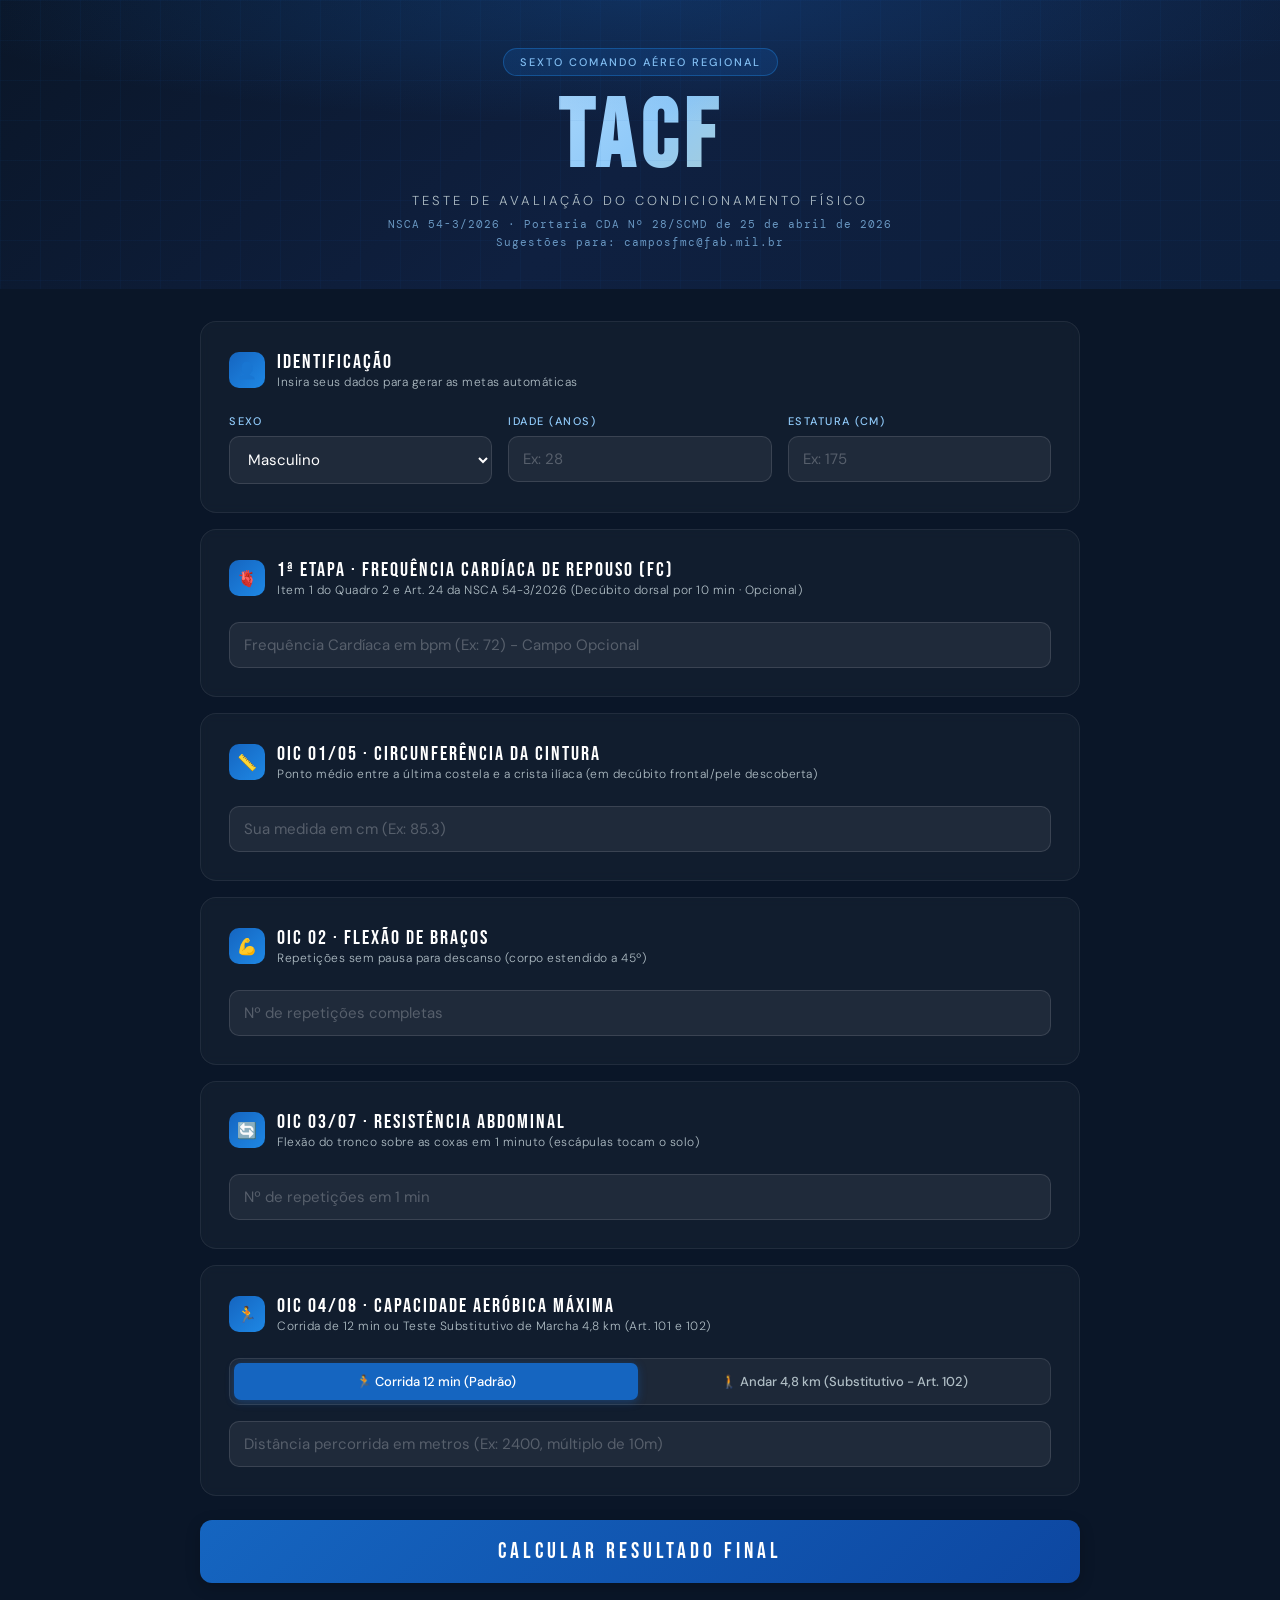
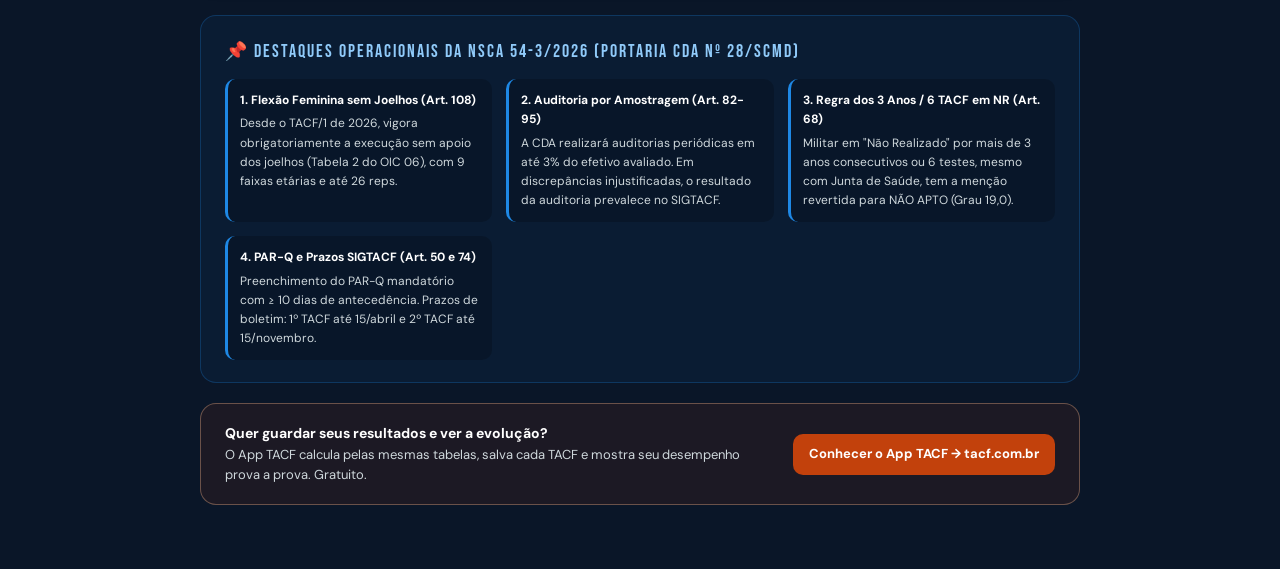
==== commit bb46196b: "Publicar site (6edb8a1)" ====
--- a/index.html
+++ b/index.html
@@ -3,6 +3,7 @@
 <head>
 <meta charset="UTF-8">
 <meta name="viewport" content="width=device-width, initial-scale=1.0">
+<meta name="description" content="Calculadora do TACF pela NSCA 54-3/2026: pontos de cada prova, grau final, menção e metas por idade e sexo.">
 <title>TACF · NSCA 54-3/2026 · SEXTO COMANDO AÉREO REGIONAL</title>
 <link href="https://fonts.googleapis.com/css2?family=Bebas+Neue&family=DM+Sans:ital,wght@0,300;0,400;0,500;0,700;1,300&family=DM+Mono:wght@400;500&display=swap" rel="stylesheet">
 <link rel="stylesheet" href="css/app.css">
@@ -18,7 +19,7 @@
   <p class="hero-norm" style="margin-top: 4px;">Sugestões para: camposfmc@fab.mil.br</p>
 </div>
 
-<div class="app">
+<main class="app">
 
   <!-- CARD 1: IDENTIFICAÇÃO -->
   <div class="card">
@@ -31,28 +32,20 @@
     </div>
     <div class="form-grid">
       <div class="form-group">
-        <label>Sexo</label>
+        <label for="sexo">Sexo</label>
         <select id="sexo">
           <option value="M">Masculino</option>
           <option value="F">Feminino</option>
         </select>
       </div>
       <div class="form-group">
-        <label>Idade (anos)</label>
+        <label for="idade">Idade (anos)</label>
         <input type="number" id="idade" placeholder="Ex: 28" min="18" max="75">
       </div>
       <div class="form-group">
-        <label>Estatura (cm)</label>
-        <input type="number" id="estatura" placeholder="Ex: 175" min="140" max="220">
-      </div>
-    </div>
-
-    <!-- Toggle de Transição Feminina (Art. 109) -->
-    <div id="transicao-fem-container" class="checkbox-container" style="display:none;">
-      <input type="checkbox" id="transicao_fem">
-      <label for="transicao_fem">
-        <strong>Regra de Transição Adaptativa (Art. 109):</strong> Militar recém-formada em curso de até 180 dias (execução com apoio dos joelhos por até 6 meses).
-      </label>
+        <label for="estatura">Estatura (cm)</label>
+        <input type="number" id="estatura" placeholder="Ex: 175" min="140" max="220" step="0.1">
+      </div>
     </div>
   </div>
 
@@ -94,7 +87,7 @@
         <div class="card-desc">Item 1 do Quadro 2 e Art. 24 da NSCA 54-3/2026 (Decúbito dorsal por 10 min · Opcional)</div>
       </div>
     </div>
-    <input type="number" id="fc_repouso" placeholder="Frequência Cardíaca em bpm (Ex: 72) - Campo Opcional" min="30" max="220">
+    <input type="number" id="fc_repouso" aria-label="Frequência cardíaca de repouso (bpm)" placeholder="Frequência Cardíaca em bpm (Ex: 72) - Campo Opcional" min="30" max="220">
     <div class="previa" id="previa-fc" aria-live="polite"></div>
     <div id="alert-fc" class="alert-medico">
       🚨 <strong>ALERTA MÉDICO (Art. 24):</strong> FC de repouso superior a 100 batimentos por minuto. 
@@ -111,7 +104,7 @@
         <div class="card-desc">Ponto médio entre a última costela e a crista ilíaca (em decúbito frontal/pele descoberta)</div>
       </div>
     </div>
-    <input type="number" id="cintura" step="0.1" placeholder="Sua medida em cm (Ex: 85.3)">
+    <input type="number" id="cintura" aria-label="Circunferência da cintura (cm)" step="0.1" min="50" max="150" placeholder="Sua medida em cm (Ex: 85.3)">
     <div class="previa" id="previa-cintura" aria-live="polite"></div>
     <div class="previa-falta" id="falta-cintura"></div>
   </div>
@@ -125,7 +118,16 @@
         <div class="card-desc" id="d-flex">Repetições sem pausa para descanso (corpo estendido a 45º)</div>
       </div>
     </div>
-    <input type="number" id="flexao" placeholder="Nº de repetições completas">
+    <div id="grupo-flexao-execucao" style="display:none;">
+      <div class="aerobic-toggle" role="group" aria-label="Como fez a flexão?">
+        <button type="button" class="toggle-btn active" id="btn-flexao-padrao" aria-pressed="true">Padrão</button>
+        <button type="button" class="toggle-btn" id="btn-flexao-joelhos" aria-pressed="false">Joelhos apoiados</button>
+      </div>
+      <div class="alert" id="aviso-transicao">
+        Só vale para militar recém-formada em curso de até 180 dias, por até 6 meses após a formatura (Art. 109).
+      </div>
+    </div>
+    <input type="number" id="flexao" aria-label="Flexão de braços (repetições)" min="0" max="150" step="1" placeholder="Nº de repetições completas">
     <div class="previa" id="previa-flexao" aria-live="polite"></div>
     <div class="previa-falta" id="falta-flexao"></div>
   </div>
@@ -139,7 +141,7 @@
         <div class="card-desc">Flexão do tronco sobre as coxas em 1 minuto (escápulas tocam o solo)</div>
       </div>
     </div>
-    <input type="number" id="abdominal" placeholder="Nº de repetições em 1 min">
+    <input type="number" id="abdominal" aria-label="Abdominal (repetições em 1 minuto)" min="0" max="150" step="1" placeholder="Nº de repetições em 1 min">
     <div class="previa" id="previa-abdominal" aria-live="polite"></div>
     <div class="previa-falta" id="falta-abdominal"></div>
   </div>
@@ -158,23 +160,23 @@
       <button class="toggle-btn" id="btn-marcha">🚶 Andar 4,8 km (Substitutivo - Art. 102)</button>
     </div>
     <div id="input-corrida">
-      <input type="number" id="corrida_m" placeholder="Distância percorrida em metros (Ex: 2400, múltiplo de 10m)">
+      <input type="number" id="corrida_m" aria-label="Corrida de 12 minutos (metros)" min="1" max="5000" step="10" placeholder="Distância percorrida em metros (Ex: 2400, múltiplo de 10m)">
     </div>
     <div id="input-marcha" class="form-grid" style="display:none;">
       <div class="form-group">
-        <label>Minutos</label>
-        <input type="number" id="marcha_min" placeholder="Ex: 42">
-      </div>
-      <div class="form-group">
-        <label>Segundos</label>
-        <input type="number" id="marcha_seg" placeholder="Ex: 30" max="59">
+        <label for="marcha_min">Minutos</label>
+        <input type="number" id="marcha_min" placeholder="Ex: 42" min="10" max="120" step="1">
+      </div>
+      <div class="form-group">
+        <label for="marcha_seg">Segundos</label>
+        <input type="number" id="marcha_seg" placeholder="Ex: 30" min="0" max="59" step="1">
       </div>
     </div>
     <div class="previa" id="previa-aerobico" aria-live="polite"></div>
     <div class="previa-falta" id="falta-aerobico"></div>
   </div>
 
-  <div id="alert-err" class="alert">⚠️ Preencha todos os campos obrigatórios antes de calcular o resultado final.</div>
+  <div id="alert-err" class="alert" role="alert">⚠️ Preencha todos os campos obrigatórios antes de calcular o resultado final.</div>
 
   <button class="btn-calc" id="btn-calcular">CALCULAR RESULTADO FINAL</button>
 
@@ -236,7 +238,16 @@
     </div>
   </div>
 
-</div>
+  <!-- LINK PARA O APP TACF -->
+  <aside class="app-tacf-box" aria-label="App TACF">
+    <div>
+      <strong>Quer guardar seus resultados e ver a evolução?</strong>
+      O App TACF calcula pelas mesmas tabelas, salva cada TACF e mostra seu desempenho prova a prova. Gratuito.
+    </div>
+    <a class="app-tacf-link" href="https://tacf.com.br">Conhecer o App TACF → tacf.com.br</a>
+  </aside>
+
+</main>
 
 <script type="module" src="js/ui-calculadora.js"></script>
 </body>
--- a/css/app.css
+++ b/css/app.css
@@ -87,6 +87,7 @@
   select option { background: var(--navy-mid); color: var(--white); }
   input:focus, select:focus { border-color: var(--sky-bright); background: rgba(21,101,192,0.12); box-shadow: 0 0 0 3px rgba(30,136,229,0.15); }
   input::placeholder { color: rgba(255,255,255,0.25); }
+  input[aria-invalid="true"] { border-color: #EF5350; }
 
   /* ── BADGES & TOGGLES ── */
   .badge-norma {
@@ -94,17 +95,11 @@
     font-weight: 700; letter-spacing: 1px; text-transform: uppercase; margin-left: 8px;
     background: rgba(30,136,229,0.25); border: 1px solid rgba(30,136,229,0.5); color: #90CAF9;
   }
-  .checkbox-container {
-    display: flex; align-items: center; gap: 10px; margin-top: 14px; padding: 10px 14px;
-    background: rgba(255,255,255,0.04); border-radius: 10px; border: 1px dashed rgba(255,255,255,0.15);
-    cursor: pointer; user-select: none;
-  }
-  .checkbox-container input { width: 16px; height: 16px; cursor: pointer; }
-  .checkbox-container label { font-size: 12px; color: #E3F2FD; cursor: pointer; }
-
   .aerobic-toggle { display: flex; background: rgba(255,255,255,0.05); border: 1px solid rgba(255,255,255,0.1); border-radius: 10px; padding: 4px; gap: 4px; margin-bottom: 16px; }
   .toggle-btn { flex: 1; padding: 10px 12px; border: none; border-radius: 7px; background: transparent; color: var(--mist); font-family: 'DM Sans', sans-serif; font-size: 13px; font-weight: 500; cursor: pointer; transition: all 0.25s; }
   .toggle-btn.active { background: var(--sky); color: var(--white); box-shadow: 0 2px 8px rgba(21,101,192,0.4); }
+  /* Escolha "Como fez a flexão?" (Art. 109): mesmo padrão visual do toggle Corrida/Marcha, com alvo de toque ≥ 44px. */
+  #grupo-flexao-execucao .toggle-btn { min-height: 44px; }
 
   .btn-calc {
     width: 100%; padding: 18px; border: none; border-radius: 12px;
@@ -253,6 +248,20 @@
   .norma-grid { display: grid; grid-template-columns: repeat(auto-fit, minmax(240px, 1fr)); gap: 14px; margin-top: 10px; }
   .norma-item { background: rgba(0,0,0,0.2); padding: 12px; border-radius: 10px; border-left: 3px solid var(--sky-bright); }
   .norma-item strong { color: #FFFFFF; font-size: 12px; display: block; margin-bottom: 4px; }
+
+  .app-tacf-box {
+    margin-top: 20px; background: rgba(194,65,12,0.10); border: 1px solid rgba(253,186,140,0.35);
+    border-radius: 16px; padding: 18px 24px; font-size: 13px; line-height: 1.6; color: #CFD8DC;
+    display: flex; flex-wrap: wrap; align-items: center; justify-content: space-between; gap: 12px 20px;
+  }
+  .app-tacf-box > div { flex: 1 1 280px; }
+  .app-tacf-box strong { color: #FFFFFF; display: block; font-size: 14px; }
+  .app-tacf-link {
+    display: inline-block; padding: 10px 16px; border-radius: 10px; background: #C2410C; color: #FFFFFF;
+    font-weight: 700; text-decoration: none; white-space: nowrap;
+  }
+  .app-tacf-link:hover, .app-tacf-link:focus-visible { background: #9A3412; }
+  .app-tacf-link:focus-visible { outline: 2px solid #FDBA8C; outline-offset: 2px; }
 
   /* ── VERSÕES DESKTOP/CELULAR DA TABELA DE METAS ── */
   .so-celular { display: none; }
@@ -306,6 +315,8 @@
 
     .norma-info-box { padding: 16px 14px; margin-top: 24px; }
     .norma-grid { grid-template-columns: 1fr; gap: 10px; }
+    .app-tacf-box { padding: 16px 14px; }
+    .app-tacf-link { white-space: normal; text-align: center; width: 100%; }
   }
 
 /* ── PRÉVIA POR ITEM ── */
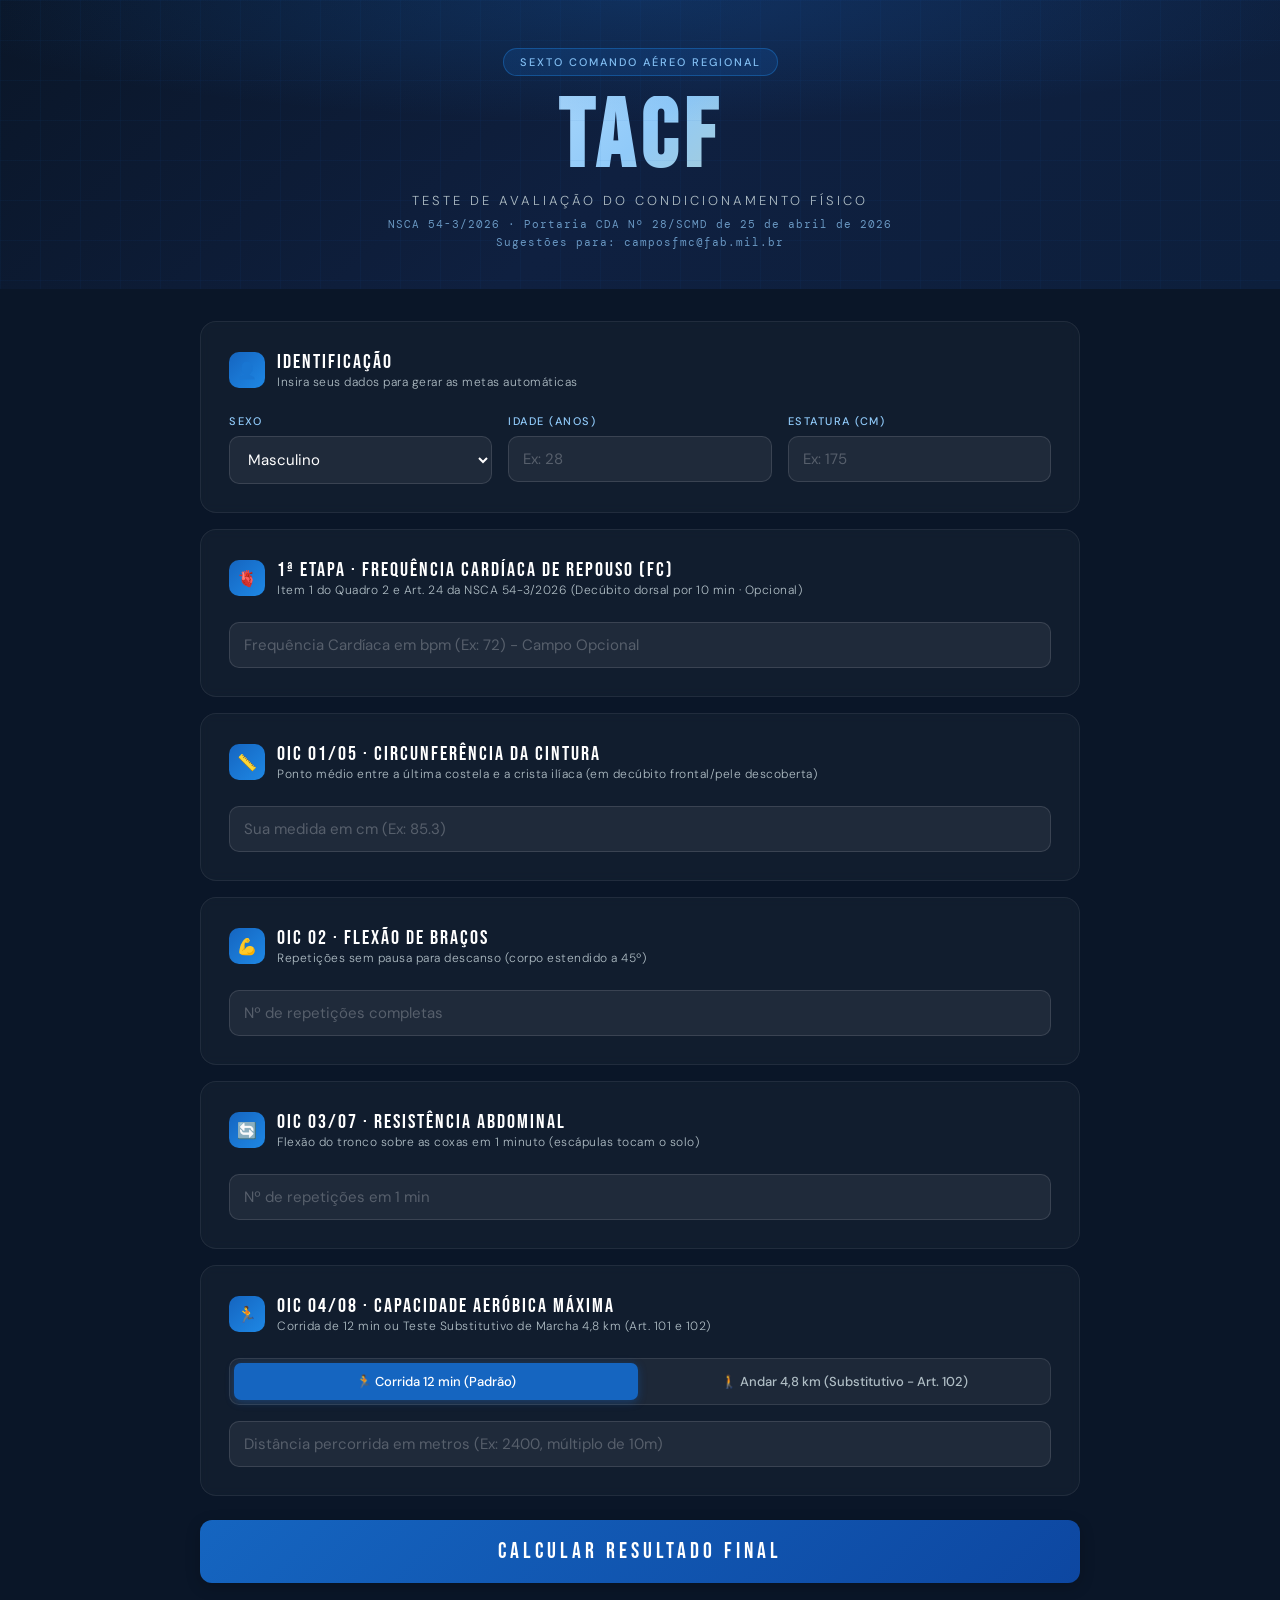
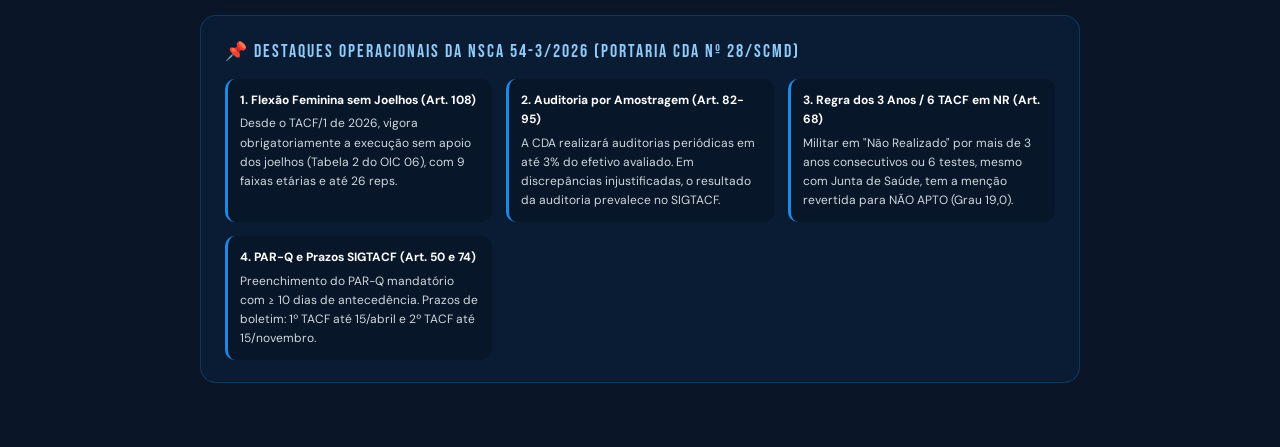
==== commit d2010b16: "Publicar site (4e309f3)" ====
--- a/index.html
+++ b/index.html
@@ -208,6 +208,14 @@
       </div>
       
       <div class="oic-grid" id="oic-breakdown"></div>
+
+      <aside class="app-tacf-box" aria-label="Guardar no App TACF">
+        <div>
+          <strong>Quer guardar este resultado e ver sua evolução?</strong>
+          No App TACF você salva cada TACF, oficial ou treino, e acompanha seu desempenho prova a prova. Gratuito.
+        </div>
+        <a class="app-tacf-link" href="https://tacf.com.br">Guardar no App TACF → tacf.com.br</a>
+      </aside>
       
       <button class="btn-reset" id="btn-reset">🔄 Limpar Formulário e Reiniciar</button>
     </div>
@@ -238,15 +246,6 @@
     </div>
   </div>
 
-  <!-- LINK PARA O APP TACF -->
-  <aside class="app-tacf-box" aria-label="App TACF">
-    <div>
-      <strong>Quer guardar seus resultados e ver a evolução?</strong>
-      O App TACF calcula pelas mesmas tabelas, salva cada TACF e mostra seu desempenho prova a prova. Gratuito.
-    </div>
-    <a class="app-tacf-link" href="https://tacf.com.br">Conhecer o App TACF → tacf.com.br</a>
-  </aside>
-
 </main>
 
 <script type="module" src="js/ui-calculadora.js"></script>
